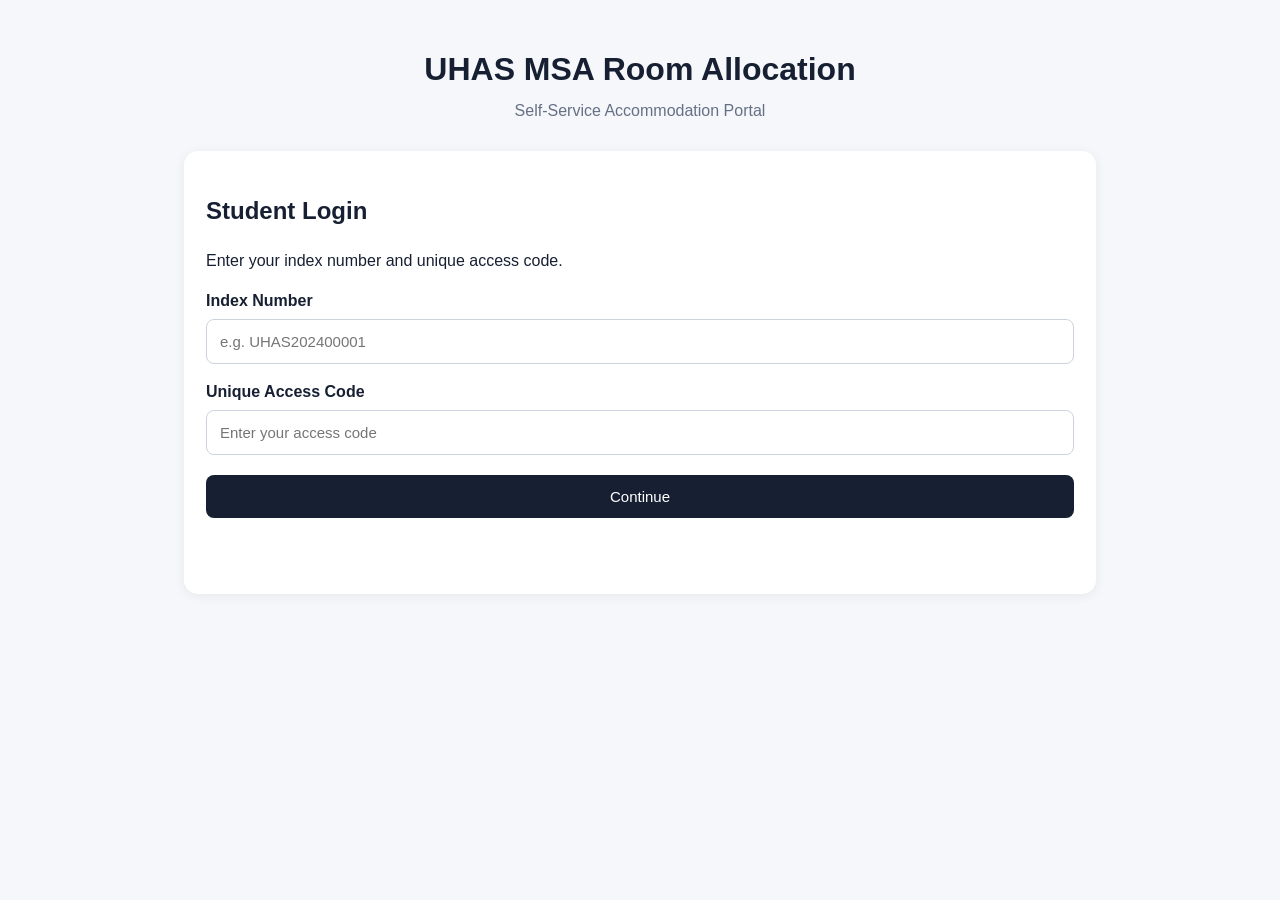
==== web/index.html @ 35197cbf "Finalize production room allocation rules and UI" ====
<!doctype html>
<html lang="en">
<head>
  <meta charset="utf-8">
  <meta name="viewport" content="width=device-width, initial-scale=1">

  <title>UHAS MSA Room Allocation</title>

  <link rel="stylesheet" href="styles.css">
</head>

<body>

<main>

  <header>
    <h1>UHAS MSA Room Allocation</h1>
    <p>Self-Service Accommodation Portal</p>
  </header>

  <!-- LOGIN -->
  <section id="login">
    <h2>Student Login</h2>

    <p>
      Enter your index number and unique access code.
    </p>

    <label for="index">
      Index Number
    </label>

    <input
      id="index"
      type="text"
      autocomplete="username"
      placeholder="e.g. UHAS202400001"
    >

    <label for="accessCode">
      Unique Access Code
    </label>

    <input
      id="accessCode"
      type="password"
      autocomplete="current-password"
      placeholder="Enter your access code"
    >

    <button id="loginButton">
      Continue
    </button>

    <p id="msg" role="alert"></p>
  </section>


  <!-- GENDER -->
  <section id="genderSelection" hidden>

    <h2>Select Gender</h2>

    <p>
      Please select your gender before continuing to room selection.
    </p>

    <div class="choices">

      <button
        class="choice-button gender-choice"
        data-gender="MALE"
      >
        <strong>Male</strong>
        <span>Male accommodation allocation</span>
      </button>

      <button
        class="choice-button gender-choice"
        data-gender="FEMALE"
      >
        <strong>Female</strong>
        <span>Female accommodation allocation</span>
      </button>

    </div>

    <p id="genderMessage" role="alert"></p>

  </section>


  <!-- BLOCK -->
  <section id="blockSelection" hidden>

    <h2>Select Hostel Block</h2>

    <p>
      Choose the block where you want to look for an available room.
    </p>

    <div class="choices">

      <button
        class="choice-button block-choice"
        data-block="Ahoe"
      >
        <strong>Ahoe</strong>
        <span>View available Ahoe rooms</span>
      </button>

      <button
        class="choice-button block-choice"
        data-block="Bankoe"
      >
        <strong>Bankoe</strong>
        <span>View available Bankoe rooms</span>
      </button>

      <button
        class="choice-button block-choice"
        data-block="Dome"
      >
        <strong>Dome</strong>
        <span>View available Dome rooms</span>
      </button>

      <button
        class="choice-button block-choice"
        data-block="Hliha"
      >
        <strong>Hliha</strong>
        <span>View available Hliha rooms</span>
      </button>

    </div>

    <p id="blockMessage" role="alert"></p>

  </section>


  <!-- ROOMS -->
  <section id="rooms" hidden>

    <div class="section-heading">

      <div>
        <h2>Available Rooms</h2>
        <p id="roomSubtitle"></p>
      </div>

      <button
        id="changeBlockButton"
        class="secondary-button"
      >
        Change Block
      </button>

    </div>

    <div id="grid" class="grid"></div>

  </section>


  <!-- ALLOCATION / HOLD -->
  <section
    id="allocation"
    hidden
  ></section>

</main>


<script
  type="module"
  src="app.js"
></script>

</body>
</html>
---- web/styles.css ----
* {
  box-sizing: border-box;
}

body {
  font-family: Arial, sans-serif;
  background: #f5f7fa;
  color: #172033;
  margin: 0;
  line-height: 1.5;
}

main {
  max-width: 960px;
  margin: auto;
  padding: 24px;
}

header {
  text-align: center;
  margin-bottom: 28px;
}

header h1 {
  margin-bottom: 6px;
}

header p {
  margin-top: 0;
  color: #667085;
}

section {
  background: #fff;
  border-radius: 14px;
  padding: 22px;
  margin: 18px 0;
  box-shadow: 0 2px 12px #0001;
}

label {
  display: block;
  margin-top: 16px;
  margin-bottom: 6px;
  font-weight: 600;
}

input {
  width: 100%;
  padding: 13px;
  border: 1px solid #ccd3df;
  border-radius: 8px;
  font-size: 15px;
}

input:focus {
  outline: 2px solid #d8e4ff;
  border-color: #607dff;
}

button {
  padding: 13px 16px;
  border: 0;
  border-radius: 8px;
  font-size: 15px;
  background: #172033;
  color: #fff;
  cursor: pointer;
}

button:hover:not(:disabled) {
  opacity: .9;
}

button:disabled {
  cursor: wait;
  opacity: .6;
}

#loginButton {
  width: 100%;
  margin-top: 20px;
}

.grid,
.choices {
  display: grid;
  grid-template-columns:
    repeat(auto-fit, minmax(220px, 1fr));
  gap: 14px;
}

.choice-button {
  min-height: 110px;
  display: flex;
  flex-direction: column;
  align-items: flex-start;
  justify-content: center;
  text-align: left;
  gap: 7px;
  background: #172033;
}

.choice-button strong {
  font-size: 18px;
}

.choice-button span {
  opacity: .8;
  font-size: 13px;
}

.room-card {
  background: #fff;
  border: 1px solid #e2e6ed;
  border-radius: 12px;
  padding: 18px;
}

.room-card-header {
  display: flex;
  justify-content: space-between;
  align-items: flex-start;
  gap: 10px;
}

.room-card h3 {
  margin: 0;
}

.room-location {
  color: #667085;
  font-size: 14px;
}

.gender-badge {
  padding: 5px 9px;
  border-radius: 20px;
  font-size: 11px;
  font-weight: 700;
  white-space: nowrap;
}

.gender-badge.neutral {
  background: #eef1f5;
  color: #475467;
}

.gender-badge.male,
.gender-badge.male-only {
  background: #e7f0ff;
  color: #175cd3;
}

.gender-badge.female {
  background: #fce7f3;
  color: #be185d;
}

.occupancy {
  display: flex;
  align-items: baseline;
  gap: 7px;
  margin-top: 18px;
}

.occupancy strong {
  font-size: 28px;
}

.occupancy-detail {
  color: #667085;
  font-size: 13px;
}

.select-room {
  width: 100%;
  margin-top: 10px;
}

.section-heading {
  display: flex;
  justify-content: space-between;
  align-items: center;
  gap: 15px;
}

.section-heading h2 {
  margin-bottom: 3px;
}

.section-heading p {
  margin-top: 0;
  color: #667085;
}

.secondary-button {
  background: #eef1f5;
  color: #172033;
}

.hold-box,
.success-box {
  text-align: center;
}

.hold-details,
.receipt {
  background: #f7f8fa;
  border-radius: 10px;
  padding: 14px;
  margin: 18px 0;
  text-align: left;
}

.hold-details p,
.receipt p {
  margin: 9px 0;
}

.countdown {
  font-size: 24px;
  font-weight: 700;
  margin: 20px 0;
}

.countdown.expired {
  color: #b42318;
}

.success-icon {
  font-size: 40px;
  font-weight: bold;
}

.important-note {
  font-weight: 600;
}

.empty-state {
  text-align: center;
  padding: 30px 10px;
}

.error {
  color: #b42318;
}

.success-message {
  color: #027a48;
}

#msg {
  min-height: 24px;
  margin-top: 14px;
}

@media (max-width: 600px) {

  main {
    padding: 12px;
  }

  section {
    padding: 16px;
  }

  .section-heading {
    align-items: flex-start;
    flex-direction: column;
  }

  .section-heading .secondary-button {
    width: 100%;
  }

  .room-card-header {
    flex-direction: column;
  }

}
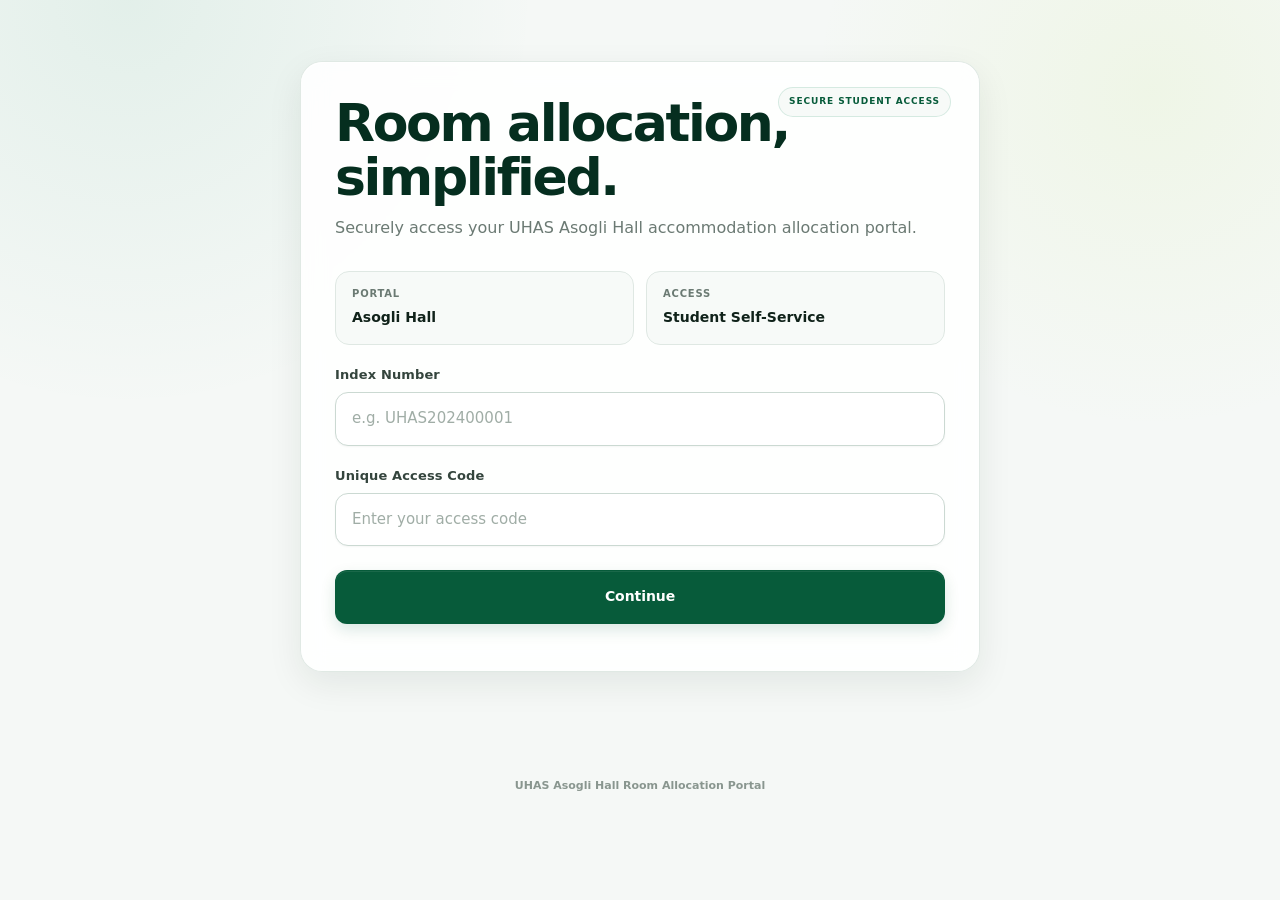
==== commit 331cb094: "Update index.html" ====
--- a/web/index.html
+++ b/web/index.html
@@ -2,181 +2,315 @@
 <html lang="en">
 <head>
   <meta charset="utf-8">
-  <meta name="viewport" content="width=device-width, initial-scale=1">
-
-  <title>UHAS MSA Room Allocation</title>
+
+  <meta
+    name="viewport"
+    content="width=device-width, initial-scale=1"
+  >
+
+  <meta
+    name="theme-color"
+    content="#075b3a"
+  >
+
+  <meta
+    name="description"
+    content="UHAS Asogli Hall student accommodation room allocation portal."
+  >
+
+  <title>UHAS Asogli Hall Room Allocation</title>
 
   <link rel="stylesheet" href="styles.css">
 </head>
 
 <body>
 
-<main>
-
-  <header>
-    <h1>UHAS MSA Room Allocation</h1>
-    <p>Self-Service Accommodation Portal</p>
-  </header>
-
-  <!-- LOGIN -->
-  <section id="login">
-    <h2>Student Login</h2>
-
-    <p>
-      Enter your index number and unique access code.
-    </p>
-
-    <label for="index">
-      Index Number
-    </label>
-
-    <input
-      id="index"
-      type="text"
-      autocomplete="username"
-      placeholder="e.g. UHAS202400001"
+  <!--
+    The application header and progress indicator
+    are created dynamically by app.js.
+  -->
+
+  <main>
+
+    <!-- =====================================================
+         STUDENT LOGIN
+         ===================================================== -->
+
+    <section id="login">
+
+      <header>
+        <h1>Room allocation, simplified.</h1>
+
+        <p>
+          Securely access your UHAS Asogli Hall accommodation
+          allocation portal.
+        </p>
+      </header>
+
+      <div class="info-strip">
+
+        <div class="info-item">
+          <small>Portal</small>
+          <strong>Asogli Hall</strong>
+        </div>
+
+        <div class="info-item">
+          <small>Access</small>
+          <strong>Student Self-Service</strong>
+        </div>
+
+      </div>
+
+      <label for="index">
+        Index Number
+      </label>
+
+      <input
+        id="index"
+        type="text"
+        inputmode="text"
+        autocomplete="username"
+        autocapitalize="characters"
+        spellcheck="false"
+        placeholder="e.g. UHAS202400001"
+        aria-describedby="msg"
+      >
+
+      <label for="accessCode">
+        Unique Access Code
+      </label>
+
+      <input
+        id="accessCode"
+        type="password"
+        autocomplete="current-password"
+        placeholder="Enter your access code"
+        aria-describedby="msg"
+      >
+
+      <button
+        id="loginButton"
+        type="button"
+      >
+        Continue
+      </button>
+
+      <p
+        id="msg"
+        role="alert"
+        aria-live="polite"
+      ></p>
+
+    </section>
+
+
+    <!-- =====================================================
+         GENDER SELECTION
+         ===================================================== -->
+
+    <section
+      id="genderSelection"
+      hidden
     >
 
-    <label for="accessCode">
-      Unique Access Code
-    </label>
-
-    <input
-      id="accessCode"
-      type="password"
-      autocomplete="current-password"
-      placeholder="Enter your access code"
+      <div class="section-heading">
+
+        <div>
+          <h2>Complete your profile</h2>
+
+          <p>
+            Select your gender to continue to room selection.
+          </p>
+        </div>
+
+      </div>
+
+      <div class="choices">
+
+        <button
+          type="button"
+          class="choice-button gender-choice"
+          data-gender="MALE"
+        >
+          <strong>Male</strong>
+
+          <span>
+            Select male accommodation
+          </span>
+        </button>
+
+        <button
+          type="button"
+          class="choice-button gender-choice"
+          data-gender="FEMALE"
+        >
+          <strong>Female</strong>
+
+          <span>
+            Select female accommodation
+          </span>
+        </button>
+
+      </div>
+
+      <p
+        id="genderMessage"
+        role="alert"
+        aria-live="polite"
+      ></p>
+
+    </section>
+
+
+    <!-- =====================================================
+         BLOCK SELECTION
+         ===================================================== -->
+
+    <section
+      id="blockSelection"
+      hidden
     >
 
-    <button id="loginButton">
-      Continue
-    </button>
-
-    <p id="msg" role="alert"></p>
-  </section>
-
-
-  <!-- GENDER -->
-  <section id="genderSelection" hidden>
-
-    <h2>Select Gender</h2>
-
-    <p>
-      Please select your gender before continuing to room selection.
-    </p>
-
-    <div class="choices">
-
-      <button
-        class="choice-button gender-choice"
-        data-gender="MALE"
-      >
-        <strong>Male</strong>
-        <span>Male accommodation allocation</span>
-      </button>
-
-      <button
-        class="choice-button gender-choice"
-        data-gender="FEMALE"
-      >
-        <strong>Female</strong>
-        <span>Female accommodation allocation</span>
-      </button>
-
-    </div>
-
-    <p id="genderMessage" role="alert"></p>
-
-  </section>
-
-
-  <!-- BLOCK -->
-  <section id="blockSelection" hidden>
-
-    <h2>Select Hostel Block</h2>
-
-    <p>
-      Choose the block where you want to look for an available room.
-    </p>
-
-    <div class="choices">
-
-      <button
-        class="choice-button block-choice"
-        data-block="Ahoe"
-      >
-        <strong>Ahoe</strong>
-        <span>View available Ahoe rooms</span>
-      </button>
-
-      <button
-        class="choice-button block-choice"
-        data-block="Bankoe"
-      >
-        <strong>Bankoe</strong>
-        <span>View available Bankoe rooms</span>
-      </button>
-
-      <button
-        class="choice-button block-choice"
-        data-block="Dome"
-      >
-        <strong>Dome</strong>
-        <span>View available Dome rooms</span>
-      </button>
-
-      <button
-        class="choice-button block-choice"
-        data-block="Hliha"
-      >
-        <strong>Hliha</strong>
-        <span>View available Hliha rooms</span>
-      </button>
-
-    </div>
-
-    <p id="blockMessage" role="alert"></p>
-
-  </section>
-
-
-  <!-- ROOMS -->
-  <section id="rooms" hidden>
-
-    <div class="section-heading">
-
-      <div>
-        <h2>Available Rooms</h2>
-        <p id="roomSubtitle"></p>
-      </div>
-
-      <button
-        id="changeBlockButton"
-        class="secondary-button"
-      >
-        Change Block
-      </button>
-
-    </div>
-
-    <div id="grid" class="grid"></div>
-
-  </section>
-
-
-  <!-- ALLOCATION / HOLD -->
-  <section
-    id="allocation"
-    hidden
-  ></section>
-
-</main>
-
-
-<script
-  type="module"
-  src="app.js"
-></script>
+      <div class="section-heading">
+
+        <div>
+          <h2>Choose your block</h2>
+
+          <p>
+            Select a hostel block to view its available rooms.
+          </p>
+        </div>
+
+      </div>
+
+      <div class="choices">
+
+        <button
+          type="button"
+          class="choice-button block-choice"
+          data-block="Ahoe"
+        >
+          <strong>Ahoe</strong>
+
+          <span>
+            View available Ahoe rooms
+          </span>
+        </button>
+
+        <button
+          type="button"
+          class="choice-button block-choice"
+          data-block="Bankoe"
+        >
+          <strong>Bankoe</strong>
+
+          <span>
+            View available Bankoe rooms
+          </span>
+        </button>
+
+        <button
+          type="button"
+          class="choice-button block-choice"
+          data-block="Dome"
+        >
+          <strong>Dome</strong>
+
+          <span>
+            View available Dome rooms
+          </span>
+        </button>
+
+        <button
+          type="button"
+          class="choice-button block-choice"
+          data-block="Hliha"
+        >
+          <strong>Hliha</strong>
+
+          <span>
+            View available Hliha rooms
+          </span>
+        </button>
+
+      </div>
+
+      <p
+        id="blockMessage"
+        role="alert"
+        aria-live="polite"
+      ></p>
+
+    </section>
+
+
+    <!-- =====================================================
+         ROOM SELECTION
+         ===================================================== -->
+
+    <section
+      id="rooms"
+      hidden
+    >
+
+      <div class="section-heading">
+
+        <div>
+          <h2>Choose your room</h2>
+
+          <p id="roomSubtitle">
+            Available rooms will appear here.
+          </p>
+        </div>
+
+        <button
+          id="changeBlockButton"
+          type="button"
+          class="secondary-button"
+        >
+          Change Block
+        </button>
+
+      </div>
+
+      <div
+        id="grid"
+        class="grid"
+        aria-live="polite"
+      ></div>
+
+    </section>
+
+
+    <!-- =====================================================
+         RESERVATION / ALLOCATION
+         ===================================================== -->
+
+    <section
+      id="allocation"
+      hidden
+    ></section>
+
+  </main>
+
+
+  <!-- =======================================================
+       FOOTER
+       ======================================================= -->
+
+  <footer>
+    UHAS Asogli Hall Room Allocation Portal
+  </footer>
+
+
+  <!-- =======================================================
+       APPLICATION
+       ======================================================= -->
+
+  <script
+    type="module"
+    src="app.js"
+  ></script>
 
 </body>
-</html>+</html>
--- a/web/styles.css
+++ b/web/styles.css
@@ -1,281 +1,1961 @@
+/* =========================================================
+   UHAS ASOGLI HALL ROOM ALLOCATION
+   Premium responsive frontend
+   ========================================================= */
+
+:root {
+  --uhas-green-950: #052e1f;
+  --uhas-green-900: #06452f;
+  --uhas-green-800: #075b3a;
+  --uhas-green-700: #08734a;
+  --uhas-green-600: #0b8a59;
+  --uhas-green-500: #16a36b;
+
+  --lime: #b8e05f;
+  --lime-soft: #edf8d7;
+
+  --ink: #10221a;
+  --ink-soft: #34453d;
+  --muted: #6b7a73;
+
+  --surface: #ffffff;
+  --surface-soft: #f7faf8;
+  --surface-alt: #f1f6f3;
+
+  --border: #dfe8e3;
+  --border-strong: #cbd9d2;
+
+  --danger: #b42318;
+  --danger-soft: #fff1f0;
+
+  --warning: #a15c00;
+  --warning-soft: #fff7e8;
+
+  --success: #087443;
+  --success-soft: #eaf8f0;
+
+  --blue: #175cd3;
+  --blue-soft: #eef4ff;
+
+  --pink: #be185d;
+  --pink-soft: #fff0f6;
+
+  --shadow-xs: 0 1px 2px rgba(16, 34, 26, 0.04);
+  --shadow-sm: 0 4px 16px rgba(16, 34, 26, 0.06);
+  --shadow-md: 0 12px 35px rgba(16, 34, 26, 0.08);
+  --shadow-lg: 0 24px 70px rgba(16, 34, 26, 0.12);
+
+  --radius-sm: 10px;
+  --radius-md: 16px;
+  --radius-lg: 22px;
+  --radius-xl: 28px;
+
+  --transition-fast: 160ms ease;
+  --transition: 220ms ease;
+  --transition-slow: 320ms ease;
+}
+
+
+/* =========================================================
+   RESET
+   ========================================================= */
+
 * {
   box-sizing: border-box;
 }
 
+html {
+  min-height: 100%;
+  scroll-behavior: smooth;
+}
+
 body {
-  font-family: Arial, sans-serif;
-  background: #f5f7fa;
-  color: #172033;
+  min-height: 100vh;
   margin: 0;
-  line-height: 1.5;
-}
+
+  font-family:
+    Inter,
+    ui-sans-serif,
+    system-ui,
+    -apple-system,
+    BlinkMacSystemFont,
+    "Segoe UI",
+    sans-serif;
+
+  background:
+    radial-gradient(
+      circle at 10% 0%,
+      rgba(11, 138, 89, 0.08),
+      transparent 28%
+    ),
+    radial-gradient(
+      circle at 90% 10%,
+      rgba(184, 224, 95, 0.10),
+      transparent 24%
+    ),
+    #f5f8f6;
+
+  color: var(--ink);
+  line-height: 1.55;
+  -webkit-font-smoothing: antialiased;
+  text-rendering: optimizeLegibility;
+}
+
+button,
+input {
+  font: inherit;
+}
+
+button {
+  -webkit-tap-highlight-color: transparent;
+}
+
+a {
+  color: inherit;
+}
+
+::selection {
+  background: rgba(11, 138, 89, 0.18);
+}
+
+
+/* =========================================================
+   GLOBAL LAYOUT
+   ========================================================= */
 
 main {
-  max-width: 960px;
-  margin: auto;
-  padding: 24px;
-}
-
-header {
-  text-align: center;
-  margin-bottom: 28px;
+  width: min(1180px, calc(100% - 40px));
+  margin: 0 auto;
+  padding: 36px 0 70px;
+}
+
+section {
+  margin: 22px 0;
+}
+
+.hidden {
+  display: none !important;
+}
+
+
+/* =========================================================
+   APPLICATION BRAND HEADER
+   ========================================================= */
+
+.app-brand-header {
+  width: min(1180px, calc(100% - 40px));
+  margin: 0 auto;
+  padding: 26px 0 10px;
+
+  display: flex;
+  align-items: center;
+  justify-content: space-between;
+  gap: 24px;
+}
+
+.app-brand-mark {
+  display: flex;
+  align-items: center;
+  gap: 14px;
+  min-width: 0;
+}
+
+.brand-monogram {
+  width: 48px;
+  height: 48px;
+  flex: 0 0 48px;
+
+  display: grid;
+  place-items: center;
+
+  border-radius: 15px;
+
+  background:
+    linear-gradient(
+      145deg,
+      var(--uhas-green-800),
+      var(--uhas-green-600)
+    );
+
+  color: #fff;
+  font-size: 14px;
+  font-weight: 850;
+  letter-spacing: -0.03em;
+
+  box-shadow:
+    0 8px 20px rgba(7, 91, 58, 0.20),
+    inset 0 1px 0 rgba(255, 255, 255, 0.18);
+}
+
+.brand-copy {
+  min-width: 0;
+}
+
+.brand-copy strong {
+  display: block;
+  color: var(--uhas-green-900);
+  font-size: 15px;
+  line-height: 1.1;
+  font-weight: 850;
+  letter-spacing: -0.01em;
+}
+
+.brand-copy span {
+  display: block;
+  margin-top: 4px;
+
+  color: var(--muted);
+  font-size: 12px;
+  line-height: 1.2;
+  font-weight: 600;
+}
+
+.brand-status {
+  display: flex;
+  align-items: center;
+  gap: 8px;
+
+  padding: 8px 12px;
+
+  border: 1px solid var(--border);
+  border-radius: 999px;
+
+  background: rgba(255, 255, 255, 0.72);
+
+  color: var(--muted);
+  font-size: 12px;
+  font-weight: 700;
+
+  box-shadow: var(--shadow-xs);
+}
+
+.status-dot {
+  width: 7px;
+  height: 7px;
+  border-radius: 50%;
+  background: var(--uhas-green-500);
+
+  box-shadow: 0 0 0 4px rgba(22, 163, 107, 0.10);
+}
+
+
+/* =========================================================
+   PROGRESS INDICATOR
+   ========================================================= */
+
+.allocation-progress {
+  width: min(1180px, calc(100% - 40px));
+  margin: 10px auto 0;
+
+  display: flex;
+  align-items: center;
+  justify-content: center;
+  gap: 0;
+
+  padding: 8px 0 22px;
+}
+
+.progress-step {
+  display: flex;
+  align-items: center;
+  gap: 8px;
+
+  color: #9aa8a1;
+
+  font-size: 11px;
+  font-weight: 750;
+  white-space: nowrap;
+}
+
+.progress-step::after {
+  content: "";
+  display: block;
+
+  width: 48px;
+  height: 1px;
+
+  margin: 0 12px;
+
+  background: var(--border);
+}
+
+.progress-step:last-child::after {
+  display: none;
+}
+
+.progress-step.active {
+  color: var(--uhas-green-800);
+}
+
+.progress-step.complete {
+  color: var(--success);
+}
+
+.progress-step span {
+  width: 25px;
+  height: 25px;
+
+  display: grid;
+  place-items: center;
+
+  border-radius: 50%;
+
+  border: 1px solid var(--border);
+
+  background: #fff;
+
+  font-size: 11px;
+  font-weight: 850;
+}
+
+.progress-step.active span {
+  border-color: var(--uhas-green-700);
+  background: var(--uhas-green-800);
+  color: #fff;
+  box-shadow: 0 4px 12px rgba(7, 91, 58, 0.18);
+}
+
+.progress-step.complete span {
+  border-color: rgba(8, 116, 67, 0.20);
+  background: var(--success-soft);
+  color: var(--success);
+}
+
+
+/* =========================================================
+   HEADERS / HERO
+   ========================================================= */
+
+header:not(.app-brand-header) {
+  margin-bottom: 30px;
 }
 
 header h1 {
-  margin-bottom: 6px;
+  margin: 0;
+  color: var(--uhas-green-950);
+
+  font-size: clamp(30px, 5vw, 54px);
+  line-height: 1.04;
+  letter-spacing: -0.045em;
+  font-weight: 850;
 }
 
 header p {
-  margin-top: 0;
-  color: #667085;
-}
+  max-width: 650px;
+  margin: 12px auto 0;
+
+  color: var(--muted);
+  font-size: 16px;
+}
+
+
+/* =========================================================
+   GENERIC CARDS
+   ========================================================= */
 
 section {
-  background: #fff;
-  border-radius: 14px;
-  padding: 22px;
-  margin: 18px 0;
-  box-shadow: 0 2px 12px #0001;
+  position: relative;
+
+  background: rgba(255, 255, 255, 0.90);
+
+  border: 1px solid rgba(223, 232, 227, 0.95);
+  border-radius: var(--radius-lg);
+
+  padding: clamp(22px, 4vw, 34px);
+
+  box-shadow: var(--shadow-md);
+
+  backdrop-filter: blur(12px);
+  -webkit-backdrop-filter: blur(12px);
+}
+
+section::before {
+  content: "";
+  position: absolute;
+
+  inset: 0;
+
+  border-radius: inherit;
+
+  pointer-events: none;
+
+  box-shadow:
+    inset 0 1px 0 rgba(255, 255, 255, 0.90);
+}
+
+
+/* =========================================================
+   LOGIN
+   ========================================================= */
+
+#login {
+  max-width: 680px;
+  margin: 25px auto;
+}
+
+#login header {
+  text-align: left;
+}
+
+#login header h1 {
+  font-size: clamp(32px, 6vw, 52px);
+}
+
+#login header p {
+  margin-left: 0;
+  margin-right: 0;
+}
+
+#login::after {
+  content: "SECURE STUDENT ACCESS";
+
+  display: inline-flex;
+  align-items: center;
+
+  position: absolute;
+  top: 25px;
+  right: 28px;
+
+  padding: 7px 10px;
+
+  border: 1px solid rgba(11, 138, 89, 0.14);
+  border-radius: 999px;
+
+  background: var(--surface-soft);
+
+  color: var(--uhas-green-800);
+
+  font-size: 9px;
+  font-weight: 850;
+  letter-spacing: 0.10em;
 }
 
 label {
   display: block;
-  margin-top: 16px;
-  margin-bottom: 6px;
-  font-weight: 600;
+
+  margin: 20px 0 7px;
+
+  color: var(--ink-soft);
+
+  font-size: 13px;
+  font-weight: 800;
+  letter-spacing: 0.01em;
 }
 
 input {
   width: 100%;
-  padding: 13px;
-  border: 1px solid #ccd3df;
-  border-radius: 8px;
+  min-height: 52px;
+
+  padding: 14px 16px;
+
+  border: 1px solid var(--border-strong);
+  border-radius: 13px;
+
+  outline: none;
+
+  background: #fff;
+
+  color: var(--ink);
+
   font-size: 15px;
+  font-weight: 600;
+
+  box-shadow: var(--shadow-xs);
+
+  transition:
+    border-color var(--transition),
+    box-shadow var(--transition),
+    background var(--transition),
+    transform var(--transition);
+}
+
+input::placeholder {
+  color: #a0ada6;
+  font-weight: 500;
+}
+
+input:hover {
+  border-color: #b8c9c0;
 }
 
 input:focus {
-  outline: 2px solid #d8e4ff;
-  border-color: #607dff;
-}
+  border-color: var(--uhas-green-600);
+
+  background: #fff;
+
+  box-shadow:
+    0 0 0 4px rgba(11, 138, 89, 0.10),
+    var(--shadow-sm);
+}
+
+#loginButton {
+  width: 100%;
+  min-height: 54px;
+
+  margin-top: 24px;
+}
+
+
+/* =========================================================
+   BUTTONS
+   ========================================================= */
 
 button {
-  padding: 13px 16px;
-  border: 0;
-  border-radius: 8px;
-  font-size: 15px;
-  background: #172033;
+  position: relative;
+
+  min-height: 46px;
+
+  padding: 12px 17px;
+
+  border: 1px solid transparent;
+  border-radius: 12px;
+
+  background: var(--uhas-green-800);
   color: #fff;
+
+  font-size: 14px;
+  font-weight: 800;
+  letter-spacing: -0.005em;
+
   cursor: pointer;
+
+  box-shadow:
+    0 6px 15px rgba(7, 91, 58, 0.14),
+    inset 0 1px 0 rgba(255, 255, 255, 0.08);
+
+  transition:
+    transform var(--transition-fast),
+    box-shadow var(--transition),
+    background var(--transition),
+    border-color var(--transition),
+    opacity var(--transition);
 }
 
 button:hover:not(:disabled) {
-  opacity: .9;
+  background: var(--uhas-green-700);
+
+  transform: translateY(-1px);
+
+  box-shadow:
+    0 10px 24px rgba(7, 91, 58, 0.17),
+    inset 0 1px 0 rgba(255, 255, 255, 0.10);
+}
+
+button:active:not(:disabled) {
+  transform: translateY(0);
+}
+
+button:focus-visible {
+  outline: 3px solid rgba(11, 138, 89, 0.22);
+  outline-offset: 2px;
 }
 
 button:disabled {
   cursor: wait;
-  opacity: .6;
-}
-
-#loginButton {
-  width: 100%;
-  margin-top: 20px;
-}
+  opacity: 0.58;
+  transform: none;
+}
+
+
+/* =========================================================
+   BUTTON LOADING STATE
+   ========================================================= */
+
+button.is-loading {
+  color: transparent !important;
+  pointer-events: none;
+}
+
+button.is-loading::after {
+  content: "";
+
+  position: absolute;
+  left: 50%;
+  top: 50%;
+
+  width: 18px;
+  height: 18px;
+
+  margin: -9px 0 0 -9px;
+
+  border: 2px solid rgba(255, 255, 255, 0.35);
+  border-top-color: #fff;
+
+  border-radius: 50%;
+
+  animation: button-spin 700ms linear infinite;
+}
+
+@keyframes button-spin {
+  to {
+    transform: rotate(360deg);
+  }
+}
+
+
+/* =========================================================
+   MESSAGES
+   ========================================================= */
+
+#msg,
+#genderMessage,
+#blockMessage {
+  min-height: 22px;
+
+  margin-top: 13px;
+
+  font-size: 13px;
+  font-weight: 650;
+}
+
+.error {
+  color: var(--danger);
+}
+
+.success-message {
+  color: var(--success);
+}
+
+#msg:empty,
+#genderMessage:empty,
+#blockMessage:empty {
+  min-height: 0;
+}
+
+
+/* =========================================================
+   CHOICE GRIDS
+   ========================================================= */
 
 .grid,
 .choices {
   display: grid;
+
   grid-template-columns:
     repeat(auto-fit, minmax(220px, 1fr));
-  gap: 14px;
-}
+
+  gap: 16px;
+}
+
+
+/* =========================================================
+   GENDER / BLOCK CHOICE BUTTONS
+   ========================================================= */
 
 .choice-button {
-  min-height: 110px;
+  min-height: 145px;
+
   display: flex;
   flex-direction: column;
   align-items: flex-start;
+  justify-content: flex-end;
+
+  padding: 23px;
+
+  text-align: left;
+
+  border: 1px solid var(--border);
+
+  border-radius: 18px;
+
+  background:
+    linear-gradient(
+      145deg,
+      #fff,
+      #f6faf8
+    );
+
+  color: var(--ink);
+
+  box-shadow: var(--shadow-sm);
+
+  overflow: hidden;
+}
+
+.choice-button::before {
+  content: "";
+
+  position: absolute;
+
+  width: 100px;
+  height: 100px;
+
+  right: -25px;
+  top: -25px;
+
+  border-radius: 50%;
+
+  background: rgba(11, 138, 89, 0.06);
+}
+
+.choice-button:hover:not(:disabled) {
+  border-color: rgba(11, 138, 89, 0.30);
+
+  background:
+    linear-gradient(
+      145deg,
+      #fff,
+      #f0f8f4
+    );
+
+  color: var(--ink);
+
+  transform: translateY(-3px);
+
+  box-shadow: var(--shadow-md);
+}
+
+.choice-button strong {
+  position: relative;
+  z-index: 1;
+
+  color: var(--uhas-green-900);
+
+  font-size: 19px;
+  font-weight: 850;
+}
+
+.choice-button span {
+  position: relative;
+  z-index: 1;
+
+  margin-top: 6px;
+
+  color: var(--muted);
+
+  font-size: 13px;
+  font-weight: 550;
+}
+
+
+/* =========================================================
+   SECTION HEADINGS
+   ========================================================= */
+
+.section-heading {
+  display: flex;
+
+  justify-content: space-between;
+  align-items: flex-end;
+
+  gap: 18px;
+
+  margin-bottom: 22px;
+}
+
+.section-heading h2 {
+  margin: 0 0 4px;
+
+  color: var(--uhas-green-950);
+
+  font-size: clamp(23px, 4vw, 31px);
+  line-height: 1.12;
+
+  letter-spacing: -0.035em;
+
+  font-weight: 850;
+}
+
+.section-heading p {
+  margin: 0;
+
+  color: var(--muted);
+
+  font-size: 13px;
+  font-weight: 550;
+}
+
+
+/* =========================================================
+   SECONDARY BUTTON
+   ========================================================= */
+
+.secondary-button {
+  background: var(--surface-alt);
+  color: var(--ink-soft);
+
+  border-color: var(--border);
+  box-shadow: none;
+}
+
+.secondary-button:hover:not(:disabled) {
+  background: #e8f0ec;
+  color: var(--uhas-green-900);
+
+  border-color: var(--border-strong);
+
+  box-shadow: var(--shadow-xs);
+}
+
+
+/* =========================================================
+   ROOM GRID
+   ========================================================= */
+
+#grid {
+  grid-template-columns:
+    repeat(auto-fill, minmax(260px, 1fr));
+
+  gap: 17px;
+}
+
+.room-card {
+  position: relative;
+
+  display: flex;
+  flex-direction: column;
+
+  min-height: 285px;
+
+  padding: 20px;
+
+  border: 1px solid var(--border);
+
+  border-radius: 19px;
+
+  background: #fff;
+
+  box-shadow: var(--shadow-sm);
+
+  overflow: hidden;
+
+  transition:
+    transform var(--transition),
+    border-color var(--transition),
+    box-shadow var(--transition);
+}
+
+.room-card:hover {
+  transform: translateY(-3px);
+
+  border-color: rgba(11, 138, 89, 0.24);
+
+  box-shadow: var(--shadow-md);
+}
+
+.room-card::after {
+  content: "";
+
+  position: absolute;
+
+  left: 0;
+  top: 0;
+
+  width: 100%;
+  height: 3px;
+
+  background:
+    linear-gradient(
+      90deg,
+      var(--uhas-green-800),
+      var(--uhas-green-500)
+    );
+
+  opacity: 0.0;
+
+  transition: opacity var(--transition);
+}
+
+.room-card:hover::after {
+  opacity: 1;
+}
+
+.room-card-header {
+  display: flex;
+
+  justify-content: space-between;
+  align-items: flex-start;
+
+  gap: 12px;
+}
+
+.room-card h3 {
+  margin: 0;
+
+  color: var(--uhas-green-950);
+
+  font-size: 20px;
+  line-height: 1.15;
+
+  letter-spacing: -0.025em;
+
+  font-weight: 850;
+}
+
+.room-location {
+  margin-top: 5px;
+
+  color: var(--muted);
+
+  font-size: 12px;
+  font-weight: 600;
+}
+
+
+/* =========================================================
+   ROOM GENDER BADGES
+   ========================================================= */
+
+.gender-badge {
+  display: inline-flex;
+  align-items: center;
   justify-content: center;
-  text-align: left;
-  gap: 7px;
-  background: #172033;
-}
-
-.choice-button strong {
-  font-size: 18px;
-}
-
-.choice-button span {
-  opacity: .8;
-  font-size: 13px;
-}
-
-.room-card {
-  background: #fff;
-  border: 1px solid #e2e6ed;
-  border-radius: 12px;
-  padding: 18px;
-}
-
-.room-card-header {
+
+  padding: 6px 9px;
+
+  border-radius: 999px;
+
+  font-size: 10px;
+  line-height: 1;
+
+  font-weight: 850;
+
+  letter-spacing: 0.03em;
+
+  white-space: nowrap;
+}
+
+.gender-badge.neutral {
+  background: #f0f3f1;
+  color: #58675f;
+}
+
+.gender-badge.male,
+.gender-badge.male-only {
+  background: var(--blue-soft);
+  color: var(--blue);
+}
+
+.gender-badge.female {
+  background: var(--pink-soft);
+  color: var(--pink);
+}
+
+
+/* =========================================================
+   MODERN ROOM CARD ELEMENTS
+   ========================================================= */
+
+.modern-room-card {
+  min-height: 315px;
+}
+
+.room-card-top {
   display: flex;
   justify-content: space-between;
   align-items: flex-start;
+
   gap: 10px;
 }
 
-.room-card h3 {
-  margin: 0;
-}
-
-.room-location {
-  color: #667085;
-  font-size: 14px;
-}
-
-.gender-badge {
-  padding: 5px 9px;
-  border-radius: 20px;
-  font-size: 11px;
-  font-weight: 700;
-  white-space: nowrap;
-}
-
-.gender-badge.neutral {
-  background: #eef1f5;
-  color: #475467;
-}
-
-.gender-badge.male,
-.gender-badge.male-only {
-  background: #e7f0ff;
-  color: #175cd3;
-}
-
-.gender-badge.female {
-  background: #fce7f3;
-  color: #be185d;
-}
+.room-block-label {
+  display: inline-flex;
+  align-items: center;
+
+  margin-bottom: 7px;
+
+  color: var(--uhas-green-700);
+
+  font-size: 10px;
+  font-weight: 850;
+  letter-spacing: 0.08em;
+  text-transform: uppercase;
+}
+
+.room-visual {
+  margin: 20px 0 17px;
+
+  padding: 14px;
+
+  border: 1px solid #e6ede9;
+
+  border-radius: 15px;
+
+  background: var(--surface-soft);
+}
+
+.bed-indicators {
+  display: grid;
+
+  grid-template-columns:
+    repeat(4, 1fr);
+
+  gap: 8px;
+}
+
+.bed-indicator {
+  height: 9px;
+
+  border-radius: 999px;
+
+  background: #dfe7e3;
+
+  transition:
+    background var(--transition),
+    transform var(--transition);
+}
+
+.bed-indicator.occupied {
+  background: var(--uhas-green-700);
+}
+
+.bed-indicator.available {
+  background: #dbe8e1;
+}
+
+.bed-indicator:hover {
+  transform: scaleY(1.3);
+}
+
+.occupancy-percent {
+  margin-top: 10px;
+
+  color: var(--uhas-green-900);
+
+  font-size: 12px;
+  font-weight: 800;
+}
+
+.room-capacity {
+  display: flex;
+  justify-content: space-between;
+  align-items: baseline;
+
+  gap: 10px;
+
+  margin-top: auto;
+
+  color: var(--muted);
+
+  font-size: 12px;
+  font-weight: 600;
+}
+
+.room-capacity strong {
+  color: var(--ink);
+
+  font-size: 13px;
+  font-weight: 800;
+}
+
+.occupancy-bar {
+  height: 6px;
+
+  margin-top: 9px;
+
+  border-radius: 999px;
+
+  background: #e9efec;
+
+  overflow: hidden;
+}
+
+.occupancy-bar > span {
+  display: block;
+
+  height: 100%;
+
+  border-radius: inherit;
+
+  background:
+    linear-gradient(
+      90deg,
+      var(--uhas-green-600),
+      var(--uhas-green-400, #36b37e)
+    );
+
+  transition: width 400ms ease;
+}
+
+.modern-select-room {
+  width: 100%;
+
+  min-height: 46px;
+
+  margin-top: 15px;
+}
+
+
+/* =========================================================
+   OCCUPANCY
+   ========================================================= */
 
 .occupancy {
   display: flex;
   align-items: baseline;
-  gap: 7px;
+
+  gap: 8px;
+
   margin-top: 18px;
 }
 
 .occupancy strong {
-  font-size: 28px;
+  color: var(--uhas-green-950);
+
+  font-size: 32px;
+  line-height: 1;
+
+  font-weight: 850;
+
+  letter-spacing: -0.04em;
 }
 
 .occupancy-detail {
-  color: #667085;
-  font-size: 13px;
-}
-
-.select-room {
-  width: 100%;
-  margin-top: 10px;
-}
-
-.section-heading {
-  display: flex;
-  justify-content: space-between;
-  align-items: center;
-  gap: 15px;
-}
-
-.section-heading h2 {
-  margin-bottom: 3px;
-}
-
-.section-heading p {
-  margin-top: 0;
-  color: #667085;
-}
-
-.secondary-button {
-  background: #eef1f5;
-  color: #172033;
-}
+  color: var(--muted);
+
+  font-size: 12px;
+  font-weight: 600;
+}
+
+
+/* =========================================================
+   RESERVATION / HOLD SCREEN
+   ========================================================= */
 
 .hold-box,
 .success-box {
+  max-width: 680px;
+
+  margin-left: auto;
+  margin-right: auto;
+
   text-align: center;
+}
+
+.hold-box {
+  padding-top: 34px;
+  padding-bottom: 34px;
+}
+
+.hold-box h2,
+.success-box h2 {
+  margin: 10px 0 6px;
+
+  color: var(--uhas-green-950);
+
+  font-size: clamp(27px, 5vw, 39px);
+
+  line-height: 1.08;
+
+  letter-spacing: -0.04em;
+
+  font-weight: 850;
+}
+
+.hold-box > p,
+.success-box > p {
+  margin: 0 auto;
+
+  color: var(--muted);
+
+  font-size: 14px;
 }
 
 .hold-details,
 .receipt {
-  background: #f7f8fa;
-  border-radius: 10px;
-  padding: 14px;
-  margin: 18px 0;
+  margin: 24px 0;
+
+  padding: 18px 20px;
+
+  border: 1px solid var(--border);
+
+  border-radius: 17px;
+
+  background:
+    linear-gradient(
+      145deg,
+      #f8fbf9,
+      #f2f7f4
+    );
+
   text-align: left;
+
+  box-shadow: var(--shadow-xs);
 }
 
 .hold-details p,
 .receipt p {
-  margin: 9px 0;
-}
+  display: flex;
+
+  justify-content: space-between;
+
+  gap: 18px;
+
+  margin: 0;
+
+  padding: 11px 0;
+
+  border-bottom: 1px solid rgba(223, 232, 227, 0.8);
+
+  color: var(--muted);
+
+  font-size: 13px;
+}
+
+.hold-details p:last-child,
+.receipt p:last-child {
+  border-bottom: 0;
+}
+
+.hold-details p strong,
+.receipt p strong {
+  color: var(--ink);
+
+  font-weight: 800;
+
+  text-align: right;
+}
+
+
+/* =========================================================
+   COUNTDOWN
+   ========================================================= */
 
 .countdown {
+  display: inline-flex;
+  align-items: center;
+  justify-content: center;
+
+  min-width: 190px;
+
+  margin: 20px auto;
+
+  padding: 17px 23px;
+
+  border: 1px solid rgba(11, 138, 89, 0.18);
+
+  border-radius: 17px;
+
+  background:
+    linear-gradient(
+      145deg,
+      #f1faf5,
+      #e8f6ef
+    );
+
+  color: var(--uhas-green-900);
+
+  font-size: 32px;
+  line-height: 1;
+
+  font-weight: 900;
+
+  letter-spacing: -0.035em;
+
+  font-variant-numeric: tabular-nums;
+
+  box-shadow:
+    inset 0 1px 0 rgba(255, 255, 255, 0.9),
+    var(--shadow-sm);
+}
+
+.countdown.expired {
+  border-color: rgba(180, 35, 24, 0.16);
+
+  background: var(--danger-soft);
+
+  color: var(--danger);
+
+  animation: countdown-pulse 1.4s ease-in-out infinite;
+}
+
+@keyframes countdown-pulse {
+  50% {
+    opacity: 0.60;
+  }
+}
+
+
+/* =========================================================
+   HOLD ACTIONS
+   ========================================================= */
+
+.hold-box button,
+.success-box button {
+  margin: 5px;
+}
+
+.hold-box .secondary-button,
+.success-box .secondary-button {
+  min-width: 130px;
+}
+
+
+/* =========================================================
+   SUCCESS / RECEIPT
+   ========================================================= */
+
+.success-icon {
+  width: 66px;
+  height: 66px;
+
+  display: grid;
+  place-items: center;
+
+  margin: 0 auto 14px;
+
+  border-radius: 50%;
+
+  background: var(--success-soft);
+
+  color: var(--success);
+
+  font-size: 30px;
+  font-weight: 900;
+
+  box-shadow:
+    0 0 0 8px rgba(8, 116, 67, 0.06);
+}
+
+.success-box .receipt {
+  max-width: 560px;
+  margin-left: auto;
+  margin-right: auto;
+}
+
+.success-box .receipt p:first-child {
+  border-top: 0;
+}
+
+.important-note {
+  margin: 22px auto;
+
+  padding: 13px 15px;
+
+  border: 1px solid rgba(161, 92, 0, 0.15);
+
+  border-radius: 13px;
+
+  background: var(--warning-soft);
+
+  color: var(--warning);
+
+  font-size: 12px;
+  font-weight: 750;
+}
+
+
+/* =========================================================
+   EXISTING ALLOCATION
+   ========================================================= */
+
+.allocation-ticket,
+.allocation-card {
+  max-width: 680px;
+
+  margin: 0 auto;
+
+  border: 1px solid var(--border);
+
+  border-radius: 22px;
+
+  background: #fff;
+
+  box-shadow: var(--shadow-lg);
+
+  overflow: hidden;
+}
+
+.allocation-ticket-header,
+.allocation-card-header {
+  padding: 24px;
+
+  background:
+    linear-gradient(
+      145deg,
+      var(--uhas-green-900),
+      var(--uhas-green-800)
+    );
+
+  color: #fff;
+}
+
+.allocation-ticket-header h2,
+.allocation-card-header h2 {
+  margin: 0;
+
+  font-size: 25px;
+  font-weight: 850;
+}
+
+.allocation-ticket-header p,
+.allocation-card-header p {
+  margin: 6px 0 0;
+
+  color: rgba(255, 255, 255, 0.72);
+
+  font-size: 13px;
+}
+
+.allocation-ticket-body,
+.allocation-card-body {
+  padding: 22px;
+}
+
+
+/* =========================================================
+   EMPTY STATES
+   ========================================================= */
+
+.empty-state {
+  padding: 50px 20px;
+
+  border: 1px dashed var(--border-strong);
+  border-radius: 18px;
+
+  background: rgba(255, 255, 255, 0.65);
+
+  text-align: center;
+}
+
+.empty-state::before {
+  content: "—";
+
+  display: block;
+
+  margin-bottom: 8px;
+
+  color: var(--uhas-green-700);
+
   font-size: 24px;
+  font-weight: 900;
+}
+
+.empty-state p {
+  margin: 0;
+
+  color: var(--muted);
+
+  font-size: 14px;
+}
+
+
+/* =========================================================
+   SMALL INFORMATION CARDS
+   ========================================================= */
+
+.info-strip {
+  display: grid;
+
+  grid-template-columns:
+    repeat(auto-fit, minmax(180px, 1fr));
+
+  gap: 12px;
+
+  margin: 20px 0;
+}
+
+.info-item {
+  padding: 14px 16px;
+
+  border: 1px solid var(--border);
+
+  border-radius: 14px;
+
+  background: var(--surface-soft);
+}
+
+.info-item small {
+  display: block;
+
+  margin-bottom: 4px;
+
+  color: var(--muted);
+
+  font-size: 10px;
+  font-weight: 850;
+
+  letter-spacing: 0.08em;
+
+  text-transform: uppercase;
+}
+
+.info-item strong {
+  color: var(--ink);
+
+  font-size: 14px;
+  font-weight: 800;
+}
+
+
+/* =========================================================
+   ROOM STATUS HELPERS
+   ========================================================= */
+
+.room-card.unavailable {
+  opacity: 0.68;
+}
+
+.room-card.full {
+  background: #fafcfb;
+}
+
+.room-card.full .occupancy-bar > span {
+  background: #68766f;
+}
+
+.room-card.full .modern-select-room {
+  background: #e8edeb;
+  color: #718078;
+  box-shadow: none;
+}
+
+.room-card.full:hover {
+  transform: none;
+  box-shadow: var(--shadow-sm);
+}
+
+
+/* =========================================================
+   FOOTER
+   ========================================================= */
+
+footer {
+  width: min(1180px, calc(100% - 40px));
+
+  margin: 0 auto;
+  padding: 10px 0 38px;
+
+  color: #89968f;
+
+  text-align: center;
+
+  font-size: 11px;
+  font-weight: 600;
+}
+
+
+/* =========================================================
+   TOAST / NOTIFICATION SUPPORT
+   ========================================================= */
+
+.toast {
+  position: fixed;
+
+  right: 22px;
+  bottom: 22px;
+
+  z-index: 1000;
+
+  max-width: min(380px, calc(100vw - 44px));
+
+  padding: 14px 17px;
+
+  border: 1px solid var(--border);
+
+  border-radius: 14px;
+
+  background: rgba(255, 255, 255, 0.95);
+
+  color: var(--ink);
+
+  box-shadow: var(--shadow-lg);
+
+  font-size: 13px;
   font-weight: 700;
-  margin: 20px 0;
-}
-
-.countdown.expired {
-  color: #b42318;
-}
-
-.success-icon {
-  font-size: 40px;
-  font-weight: bold;
-}
-
-.important-note {
-  font-weight: 600;
-}
-
-.empty-state {
-  text-align: center;
-  padding: 30px 10px;
-}
-
-.error {
-  color: #b42318;
-}
-
-.success-message {
-  color: #027a48;
-}
-
-#msg {
-  min-height: 24px;
-  margin-top: 14px;
-}
+
+  backdrop-filter: blur(12px);
+  -webkit-backdrop-filter: blur(12px);
+
+  animation: toast-in 220ms ease;
+}
+
+.toast.error {
+  border-color: rgba(180, 35, 24, 0.18);
+}
+
+.toast.success {
+  border-color: rgba(8, 116, 67, 0.18);
+}
+
+@keyframes toast-in {
+  from {
+    opacity: 0;
+    transform: translateY(10px);
+  }
+
+  to {
+    opacity: 1;
+    transform: translateY(0);
+  }
+}
+
+
+/* =========================================================
+   SKELETON LOADING SUPPORT
+   ========================================================= */
+
+.skeleton {
+  position: relative;
+
+  overflow: hidden;
+
+  background: #e9efec;
+
+  border-radius: 8px;
+}
+
+.skeleton::after {
+  content: "";
+
+  position: absolute;
+
+  inset: 0;
+
+  transform: translateX(-100%);
+
+  background:
+    linear-gradient(
+      90deg,
+      transparent,
+      rgba(255, 255, 255, 0.60),
+      transparent
+    );
+
+  animation: skeleton-shimmer 1.2s infinite;
+}
+
+@keyframes skeleton-shimmer {
+  100% {
+    transform: translateX(100%);
+  }
+}
+
+
+/* =========================================================
+   PRINT
+   ========================================================= */
+
+@media print {
+  body {
+    background: #fff;
+  }
+
+  .app-brand-header,
+  .allocation-progress,
+  footer,
+  button,
+  .secondary-button {
+    display: none !important;
+  }
+
+  main {
+    width: 100%;
+    max-width: none;
+    padding: 0;
+  }
+
+  section {
+    border: 0;
+    box-shadow: none;
+    padding: 0;
+  }
+
+  .receipt,
+  .allocation-ticket,
+  .allocation-card {
+    border: 1px solid #ccc;
+    box-shadow: none;
+  }
+}
+
+
+/* =========================================================
+   TABLET
+   ========================================================= */
+
+@media (max-width: 800px) {
+  main {
+    width: min(100% - 28px, 720px);
+
+    padding-top: 26px;
+  }
+
+  .app-brand-header,
+  .allocation-progress {
+    width: min(100% - 28px, 720px);
+  }
+
+  .app-brand-header {
+    padding-top: 18px;
+  }
+
+  .brand-status {
+    display: none;
+  }
+
+  .progress-step::after {
+    width: 25px;
+    margin-left: 8px;
+    margin-right: 8px;
+  }
+
+  section {
+    border-radius: 19px;
+  }
+
+  #grid {
+    grid-template-columns:
+      repeat(auto-fill, minmax(230px, 1fr));
+  }
+}
+
+
+/* =========================================================
+   MOBILE
+   ========================================================= */
 
 @media (max-width: 600px) {
+  body {
+    background:
+      radial-gradient(
+        circle at 50% 0%,
+        rgba(11, 138, 89, 0.08),
+        transparent 32%
+      ),
+      #f5f8f6;
+  }
 
   main {
-    padding: 12px;
+    width: calc(100% - 20px);
+
+    padding: 18px 0 45px;
+  }
+
+  .app-brand-header {
+    width: calc(100% - 20px);
+
+    padding-top: 13px;
+    padding-bottom: 5px;
+  }
+
+  .brand-monogram {
+    width: 42px;
+    height: 42px;
+    flex-basis: 42px;
+
+    border-radius: 13px;
+
+    font-size: 12px;
+  }
+
+  .brand-copy strong {
+    font-size: 14px;
+  }
+
+  .brand-copy span {
+    font-size: 11px;
+  }
+
+  .allocation-progress {
+    width: calc(100% - 20px);
+
+    justify-content: flex-start;
+
+    overflow-x: auto;
+
+    padding: 8px 0 15px;
+
+    scrollbar-width: none;
+  }
+
+  .allocation-progress::-webkit-scrollbar {
+    display: none;
+  }
+
+  .progress-step {
+    font-size: 10px;
+  }
+
+  .progress-step::after {
+    width: 20px;
+
+    margin-left: 7px;
+    margin-right: 7px;
+  }
+
+  .progress-step span {
+    width: 23px;
+    height: 23px;
   }
 
   section {
-    padding: 16px;
+    margin: 12px 0;
+
+    padding: 19px 16px;
+
+    border-radius: 17px;
+
+    box-shadow: var(--shadow-sm);
+  }
+
+  header h1 {
+    font-size: 35px;
+  }
+
+  header p {
+    font-size: 14px;
+  }
+
+  #login::after {
+    position: static;
+
+    margin-top: 20px;
+  }
+
+  label {
+    margin-top: 16px;
+  }
+
+  input {
+    min-height: 50px;
+  }
+
+  button {
+    min-height: 48px;
+  }
+
+  .grid,
+  .choices {
+    grid-template-columns: 1fr;
+  }
+
+  .choice-button {
+    min-height: 120px;
   }
 
   .section-heading {
     align-items: flex-start;
     flex-direction: column;
+
+    gap: 13px;
   }
 
   .section-heading .secondary-button {
     width: 100%;
   }
 
-  .room-card-header {
+  #grid {
+    grid-template-columns: 1fr;
+
+    gap: 13px;
+  }
+
+  .room-card {
+    min-height: 0;
+
+    padding: 17px;
+
+    border-radius: 17px;
+  }
+
+  .room-card h3 {
+    font-size: 18px;
+  }
+
+  .modern-room-card {
+    min-height: 0;
+  }
+
+  .hold-details p,
+  .receipt p {
+    align-items: flex-start;
     flex-direction: column;
-  }
-
-}+
+    gap: 3px;
+  }
+
+  .hold-details p strong,
+  .receipt p strong {
+    text-align: left;
+  }
+
+  .countdown {
+    min-width: 165px;
+
+    font-size: 28px;
+  }
+
+  .hold-box button,
+  .success-box button {
+    width: 100%;
+
+    margin: 4px 0;
+  }
+
+  footer {
+    width: calc(100% - 20px);
+
+    padding-bottom: 25px;
+  }
+}
+
+
+/* =========================================================
+   VERY SMALL PHONES
+   ========================================================= */
+
+@media (max-width: 380px) {
+  .brand-copy strong {
+    font-size: 13px;
+  }
+
+  .brand-copy span {
+    font-size: 10px;
+  }
+
+  section {
+    padding: 16px 13px;
+  }
+
+  header h1 {
+    font-size: 31px;
+  }
+
+  .countdown {
+    min-width: 150px;
+
+    padding: 15px 18px;
+
+    font-size: 25px;
+  }
+}
+
+
+/* =========================================================
+   ACCESSIBILITY
+   ========================================================= */
+
+@media (prefers-reduced-motion: reduce) {
+  *,
+  *::before,
+  *::after {
+    scroll-behavior: auto !important;
+
+    animation-duration: 0.01ms !important;
+    animation-iteration-count: 1 !important;
+
+    transition-duration: 0.01ms !important;
+  }
+}
+
+
+/* =========================================================
+   DARKER SYSTEM CONTRAST SUPPORT
+   ========================================================= */
+
+@media (prefers-contrast: more) {
+  button,
+  input,
+  section,
+  .room-card,
+  .choice-button {
+    border-width: 2px;
+  }
+
+  .muted,
+  .room-location,
+  .occupancy-detail {
+    color: #46564e;
+  }
+}
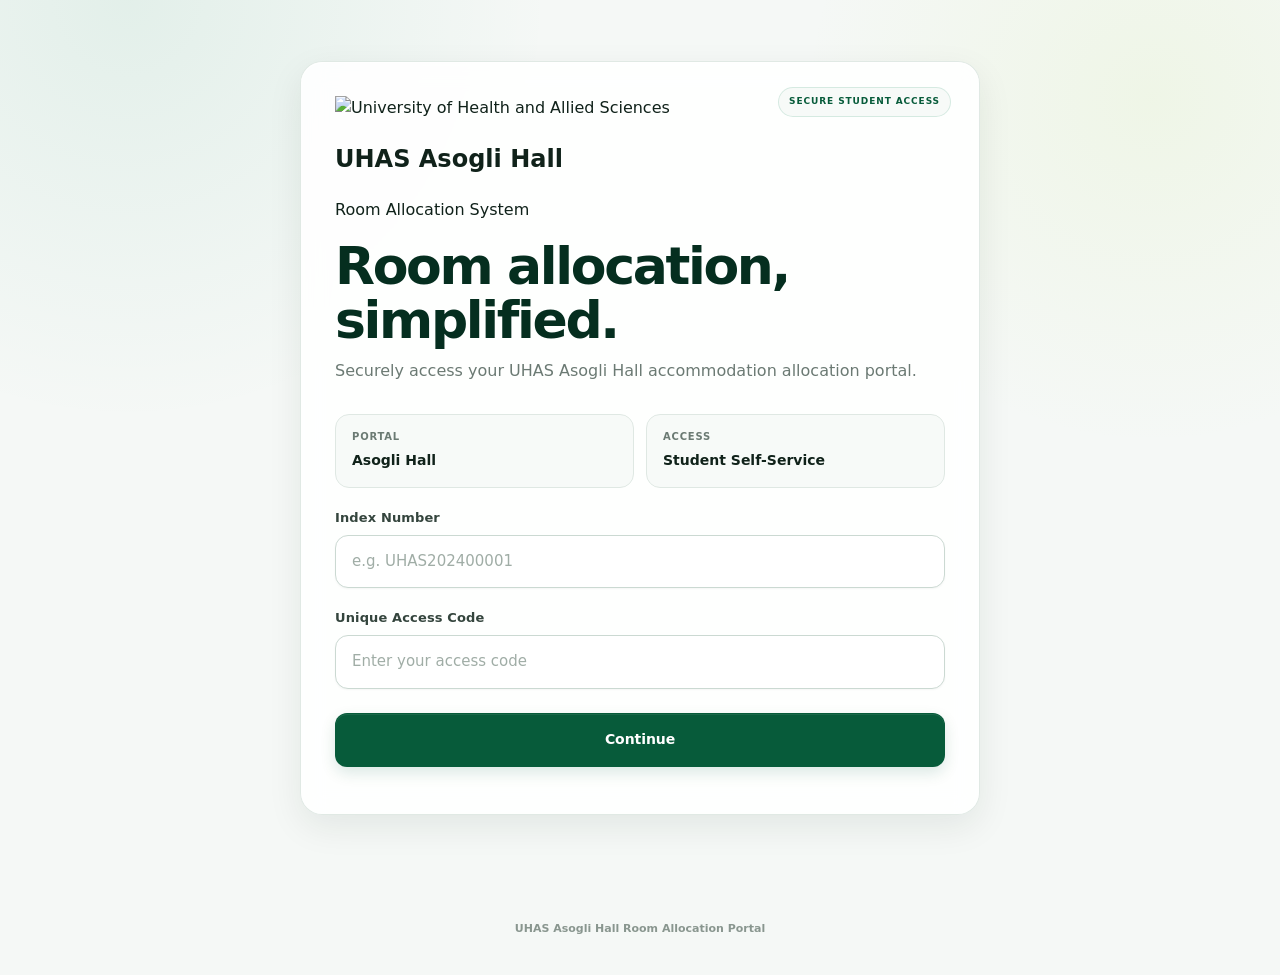
==== commit 29349231: "Update index.html" ====
--- a/web/index.html
+++ b/web/index.html
@@ -1,5 +1,6 @@
 <!doctype html>
 <html lang="en">
+
 <head>
   <meta charset="utf-8">
 
@@ -37,6 +38,18 @@
          ===================================================== -->
 
     <section id="login">
+
+      <!-- UHAS BRANDING -->
+      <div class="uhas-brand">
+        <img
+          src="./assets/uhas-logo.png"
+          alt="University of Health and Allied Sciences"
+          class="uhas-logo"
+        />
+
+        <h2>UHAS Asogli Hall</h2>
+        <p>Room Allocation System</p>
+      </div>
 
       <header>
         <h1>Room allocation, simplified.</h1>
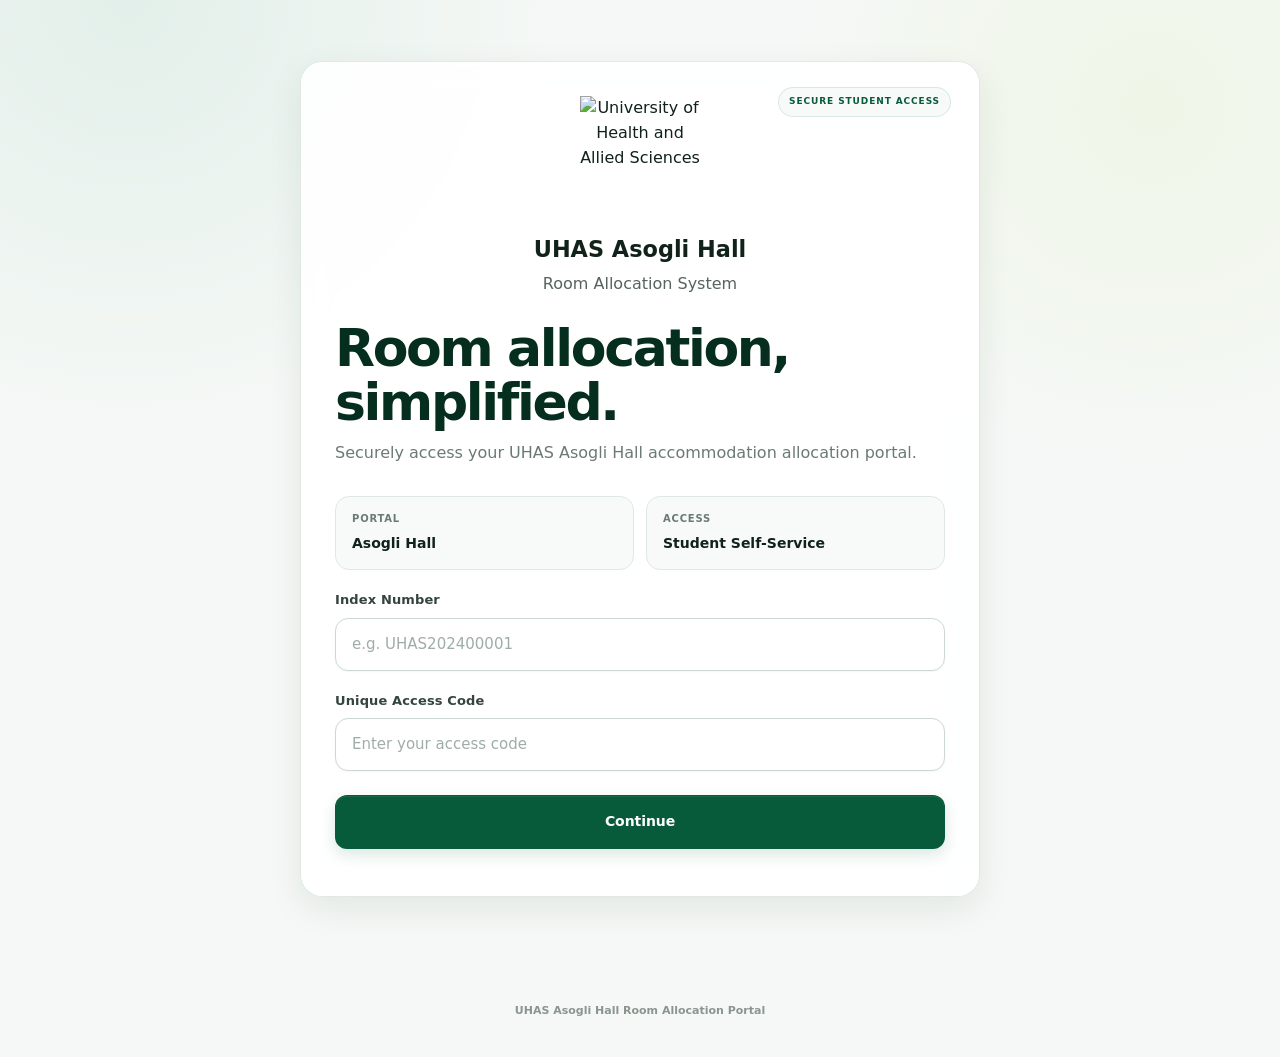
==== commit 4d270795: "Change logo image format from PNG to JPG" ====
--- a/web/index.html
+++ b/web/index.html
@@ -42,7 +42,7 @@
       <!-- UHAS BRANDING -->
       <div class="uhas-brand">
         <img
-          src="./assets/uhas-logo.png"
+          src="./assets/uhas-logo.jpg"
           alt="University of Health and Allied Sciences"
           class="uhas-logo"
         />
--- a/web/styles.css
+++ b/web/styles.css
@@ -141,7 +141,28 @@
 /* =========================================================
    APPLICATION BRAND HEADER
    ========================================================= */
-
+.uhas-brand {
+  text-align: center;
+  margin-bottom: 1.5rem;
+}
+
+.uhas-logo {
+  width: 120px;
+  height: 120px;
+  object-fit: contain;
+  display: block;
+  margin: 0 auto 1rem;
+}
+
+.uhas-brand h2 {
+  margin: 0;
+  font-size: 1.4rem;
+}
+
+.uhas-brand p {
+  margin: 0.35rem 0 0;
+  opacity: 0.7;
+}
 .app-brand-header {
   width: min(1180px, calc(100% - 40px));
   margin: 0 auto;
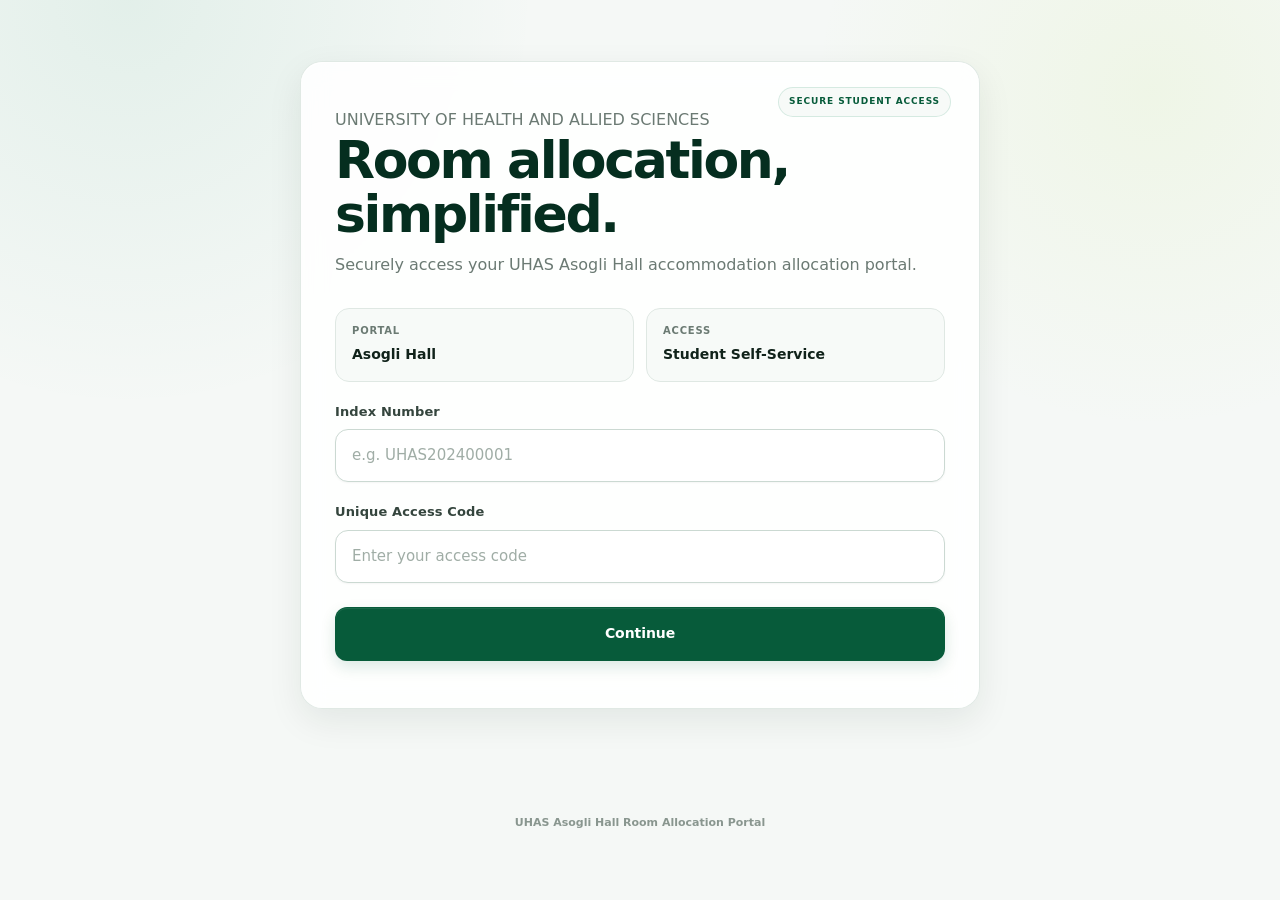
==== commit 0e9be82d: "Update index.html" ====
--- a/web/index.html
+++ b/web/index.html
@@ -1,6 +1,5 @@
 <!doctype html>
 <html lang="en">
-
 <head>
   <meta charset="utf-8">
 
@@ -39,19 +38,9 @@
 
     <section id="login">
 
-      <!-- UHAS BRANDING -->
-      <div class="uhas-brand">
-        <img
-          src="./assets/uhas-logo.jpg"
-          alt="University of Health and Allied Sciences"
-          class="uhas-logo"
-        />
-
-        <h2>UHAS Asogli Hall</h2>
-        <p>Room Allocation System</p>
-      </div>
-
       <header>
+        <p class="eyebrow">UNIVERSITY OF HEALTH AND ALLIED SCIENCES</p>
+
         <h1>Room allocation, simplified.</h1>
 
         <p>
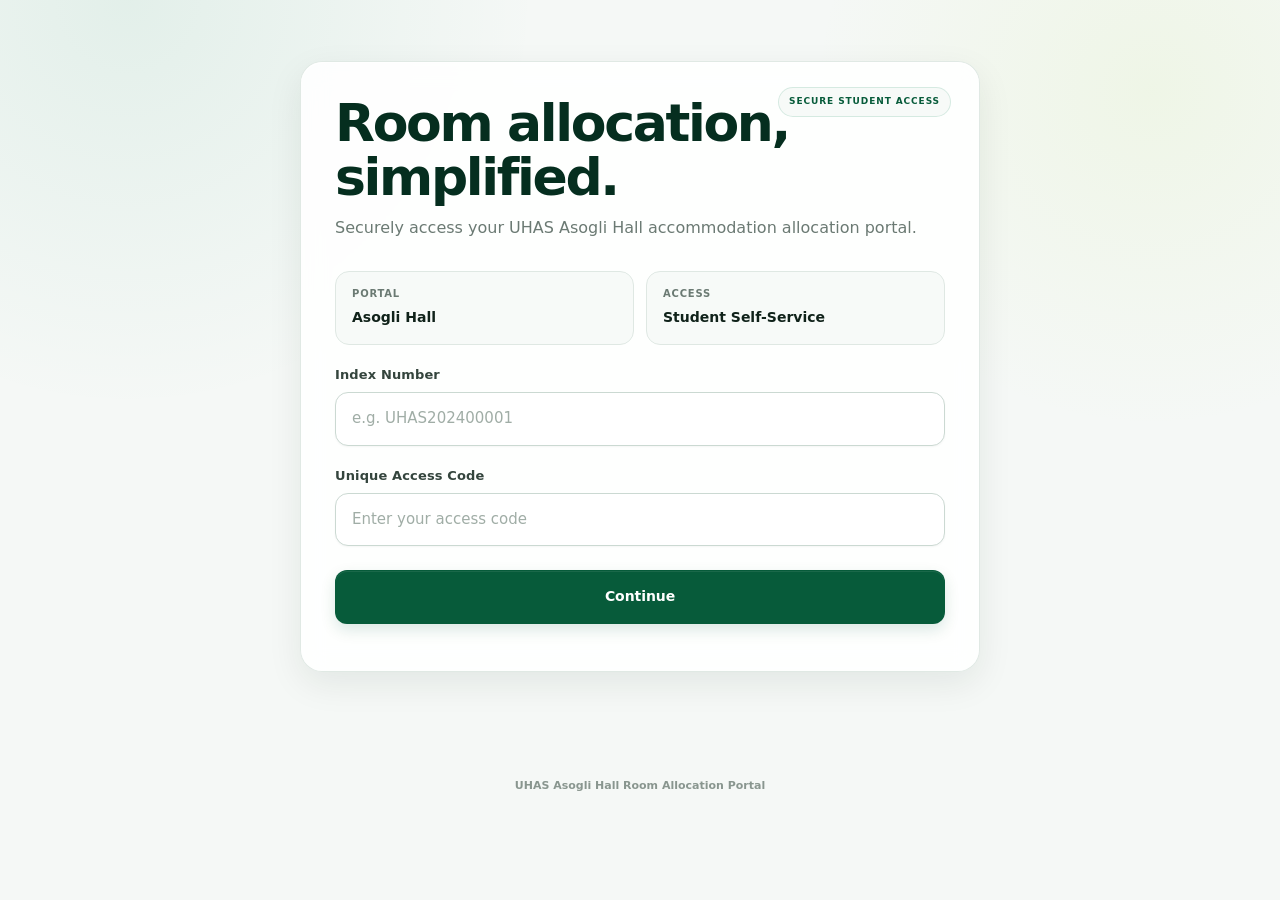
==== commit 33d5a66b: "Remove eyebrow text from login section Removed the eyebrow paragraph from the login section." ====
--- a/web/index.html
+++ b/web/index.html
@@ -39,8 +39,6 @@
     <section id="login">
 
       <header>
-        <p class="eyebrow">UNIVERSITY OF HEALTH AND ALLIED SCIENCES</p>
-
         <h1>Room allocation, simplified.</h1>
 
         <p>
--- a/web/styles.css
+++ b/web/styles.css
@@ -141,28 +141,7 @@
 /* =========================================================
    APPLICATION BRAND HEADER
    ========================================================= */
-.uhas-brand {
-  text-align: center;
-  margin-bottom: 1.5rem;
-}
-
-.uhas-logo {
-  width: 120px;
-  height: 120px;
-  object-fit: contain;
-  display: block;
-  margin: 0 auto 1rem;
-}
-
-.uhas-brand h2 {
-  margin: 0;
-  font-size: 1.4rem;
-}
-
-.uhas-brand p {
-  margin: 0.35rem 0 0;
-  opacity: 0.7;
-}
+
 .app-brand-header {
   width: min(1180px, calc(100% - 40px));
   margin: 0 auto;
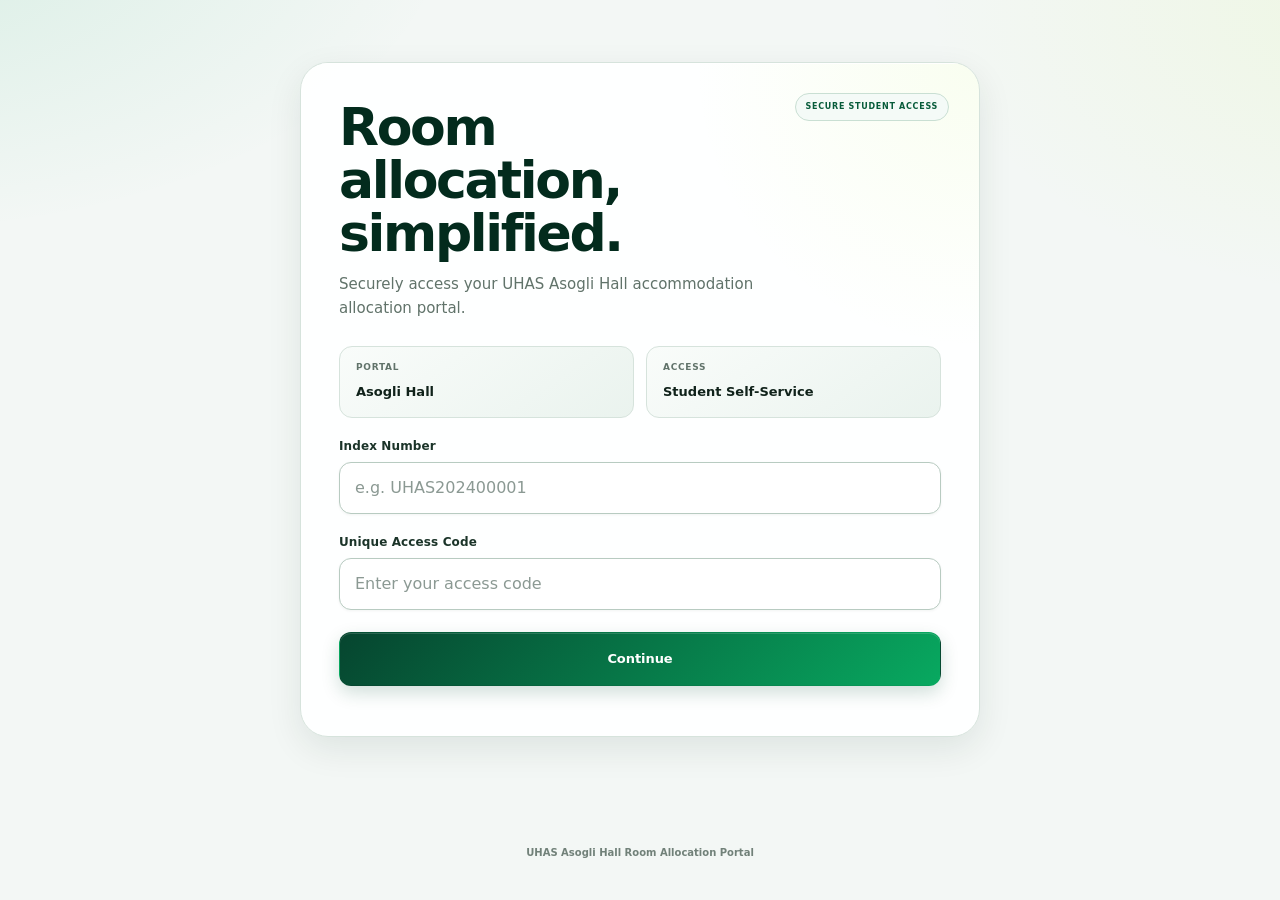
==== commit 8e9bfa20: "Update student room selection and admin portal" ====
--- a/web/index.html
+++ b/web/index.html
@@ -1,36 +1,34 @@
 <!doctype html>
 <html lang="en">
 <head>
-  <meta charset="utf-8">
-
-  <meta
-    name="viewport"
-    content="width=device-width, initial-scale=1"
-  >
-
-  <meta
-    name="theme-color"
-    content="#075b3a"
-  >
-
-  <meta
-    name="description"
-    content="UHAS Asogli Hall student accommodation room allocation portal."
-  >
-
-  <title>UHAS Asogli Hall Room Allocation</title>
-
-  <link rel="stylesheet" href="styles.css">
+    <meta charset="utf-8">
+
+    <meta
+        name="viewport"
+        content="width=device-width, initial-scale=1"
+    >
+
+    <meta
+        name="theme-color"
+        content="#075b3a"
+    >
+
+    <meta
+        name="description"
+        content="UHAS Asogli Hall student accommodation room allocation portal."
+    >
+
+    <title>UHAS Asogli Hall Room Allocation</title>
+
+    <link
+        rel="stylesheet"
+        href="styles.css"
+    >
 </head>
 
 <body>
 
-  <!--
-    The application header and progress indicator
-    are created dynamically by app.js.
-  -->
-
-  <main>
+<main>
 
     <!-- =====================================================
          STUDENT LOGIN
@@ -38,126 +36,187 @@
 
     <section id="login">
 
-      <header>
-        <h1>Room allocation, simplified.</h1>
-
-        <p>
-          Securely access your UHAS Asogli Hall accommodation
-          allocation portal.
-        </p>
-      </header>
-
-      <div class="info-strip">
-
-        <div class="info-item">
-          <small>Portal</small>
-          <strong>Asogli Hall</strong>
-        </div>
-
-        <div class="info-item">
-          <small>Access</small>
-          <strong>Student Self-Service</strong>
-        </div>
-
-      </div>
-
-      <label for="index">
-        Index Number
-      </label>
-
-      <input
-        id="index"
-        type="text"
-        inputmode="text"
-        autocomplete="username"
-        autocapitalize="characters"
-        spellcheck="false"
-        placeholder="e.g. UHAS202400001"
-        aria-describedby="msg"
-      >
-
-      <label for="accessCode">
-        Unique Access Code
-      </label>
-
-      <input
-        id="accessCode"
-        type="password"
-        autocomplete="current-password"
-        placeholder="Enter your access code"
-        aria-describedby="msg"
-      >
-
-      <button
-        id="loginButton"
-        type="button"
-      >
-        Continue
-      </button>
-
-      <p
-        id="msg"
-        role="alert"
-        aria-live="polite"
-      ></p>
+        <header>
+            <h1>Room allocation, simplified.</h1>
+
+            <p>
+                Securely access your UHAS Asogli Hall accommodation
+                allocation portal.
+            </p>
+        </header>
+
+        <div class="info-strip">
+
+            <div class="info-item">
+                <small>Portal</small>
+                <strong>Asogli Hall</strong>
+            </div>
+
+            <div class="info-item">
+                <small>Access</small>
+                <strong>Student Self-Service</strong>
+            </div>
+
+        </div>
+
+        <label for="index">
+            Index Number
+        </label>
+
+        <input
+            id="index"
+            type="text"
+            inputmode="text"
+            autocomplete="username"
+            autocapitalize="characters"
+            spellcheck="false"
+            placeholder="e.g. UHAS202400001"
+            aria-describedby="msg"
+        >
+
+        <label for="accessCode">
+            Unique Access Code
+        </label>
+
+        <input
+            id="accessCode"
+            type="password"
+            autocomplete="current-password"
+            placeholder="Enter your access code"
+            aria-describedby="msg"
+        >
+
+        <button
+            id="loginButton"
+            type="button"
+        >
+            Continue
+        </button>
+
+        <p
+            id="msg"
+            role="alert"
+            aria-live="polite"
+        ></p>
 
     </section>
 
 
     <!-- =====================================================
-         GENDER SELECTION
+         STUDENT PROFILE
          ===================================================== -->
 
     <section
-      id="genderSelection"
-      hidden
-    >
-
-      <div class="section-heading">
-
-        <div>
-          <h2>Complete your profile</h2>
-
-          <p>
-            Select your gender to continue to room selection.
-          </p>
-        </div>
-
-      </div>
-
-      <div class="choices">
+        id="genderSelection"
+        hidden
+    >
+
+        <div class="section-heading">
+
+            <div>
+                <h2>Complete your profile</h2>
+
+                <p>
+                    Enter your phone number and confirm your
+                    accommodation details to continue.
+                </p>
+            </div>
+
+        </div>
+
+
+        <!-- PHONE NUMBER -->
+
+        <div class="profile-field">
+
+            <label for="phoneNumber">
+                Phone Number
+            </label>
+
+            <input
+                id="phoneNumber"
+                type="tel"
+                inputmode="tel"
+                autocomplete="tel"
+                placeholder="e.g. 0241234567"
+                aria-describedby="phoneHelp genderMessage"
+            >
+
+            <small id="phoneHelp">
+                Use a Ghanaian mobile number, e.g. 0241234567
+                or +233241234567.
+            </small>
+
+        </div>
+
+
+        <!-- GENDER -->
+
+        <div
+            id="genderChoices"
+            class="profile-gender"
+        >
+
+            <h3>Gender</h3>
+
+            <p>
+                Select your gender to determine eligible
+                accommodation.
+            </p>
+
+            <div class="choices">
+
+                <button
+                    type="button"
+                    class="choice-button gender-choice"
+                    data-gender="MALE"
+                >
+                    <strong>Male</strong>
+
+                    <span>
+                        Select male accommodation
+                    </span>
+                </button>
+
+
+                <button
+                    type="button"
+                    class="choice-button gender-choice"
+                    data-gender="FEMALE"
+                >
+                    <strong>Female</strong>
+
+                    <span>
+                        Select female accommodation
+                    </span>
+                </button>
+
+            </div>
+
+        </div>
+
+
+        <!-- EXISTING GENDER STUDENTS -->
 
         <button
-          type="button"
-          class="choice-button gender-choice"
-          data-gender="MALE"
-        >
-          <strong>Male</strong>
-
-          <span>
-            Select male accommodation
-          </span>
+            id="savePhoneButton"
+            type="button"
+            class="primary-action"
+            hidden
+        >
+            Save phone number
+
+            <span aria-hidden="true">
+                →
+            </span>
         </button>
 
-        <button
-          type="button"
-          class="choice-button gender-choice"
-          data-gender="FEMALE"
-        >
-          <strong>Female</strong>
-
-          <span>
-            Select female accommodation
-          </span>
-        </button>
-
-      </div>
-
-      <p
-        id="genderMessage"
-        role="alert"
-        aria-live="polite"
-      ></p>
+
+        <p
+            id="genderMessage"
+            role="alert"
+            aria-live="polite"
+        ></p>
 
     </section>
 
@@ -167,79 +226,84 @@
          ===================================================== -->
 
     <section
-      id="blockSelection"
-      hidden
-    >
-
-      <div class="section-heading">
-
-        <div>
-          <h2>Choose your block</h2>
-
-          <p>
-            Select a hostel block to view its available rooms.
-          </p>
-        </div>
-
-      </div>
-
-      <div class="choices">
-
-        <button
-          type="button"
-          class="choice-button block-choice"
-          data-block="Ahoe"
-        >
-          <strong>Ahoe</strong>
-
-          <span>
-            View available Ahoe rooms
-          </span>
-        </button>
-
-        <button
-          type="button"
-          class="choice-button block-choice"
-          data-block="Bankoe"
-        >
-          <strong>Bankoe</strong>
-
-          <span>
-            View available Bankoe rooms
-          </span>
-        </button>
-
-        <button
-          type="button"
-          class="choice-button block-choice"
-          data-block="Dome"
-        >
-          <strong>Dome</strong>
-
-          <span>
-            View available Dome rooms
-          </span>
-        </button>
-
-        <button
-          type="button"
-          class="choice-button block-choice"
-          data-block="Hliha"
-        >
-          <strong>Hliha</strong>
-
-          <span>
-            View available Hliha rooms
-          </span>
-        </button>
-
-      </div>
-
-      <p
-        id="blockMessage"
-        role="alert"
-        aria-live="polite"
-      ></p>
+        id="blockSelection"
+        hidden
+    >
+
+        <div class="section-heading">
+
+            <div>
+                <h2>Choose your block</h2>
+
+                <p>
+                    Select a hostel block to view its available rooms.
+                </p>
+            </div>
+
+        </div>
+
+
+        <div class="choices">
+
+            <button
+                type="button"
+                class="choice-button block-choice"
+                data-block="Ahoe"
+            >
+                <strong>Ahoe</strong>
+
+                <span>
+                    View available Ahoe rooms
+                </span>
+            </button>
+
+
+            <button
+                type="button"
+                class="choice-button block-choice"
+                data-block="Bankoe"
+            >
+                <strong>Bankoe</strong>
+
+                <span>
+                    View available Bankoe rooms
+                </span>
+            </button>
+
+
+            <button
+                type="button"
+                class="choice-button block-choice"
+                data-block="Dome"
+            >
+                <strong>Dome</strong>
+
+                <span>
+                    View available Dome rooms
+                </span>
+            </button>
+
+
+            <button
+                type="button"
+                class="choice-button block-choice"
+                data-block="Hliha"
+            >
+                <strong>Hliha</strong>
+
+                <span>
+                    View available Hliha rooms
+                </span>
+            </button>
+
+        </div>
+
+
+        <p
+            id="blockMessage"
+            role="alert"
+            aria-live="polite"
+        ></p>
 
     </section>
 
@@ -249,35 +313,37 @@
          ===================================================== -->
 
     <section
-      id="rooms"
-      hidden
-    >
-
-      <div class="section-heading">
-
-        <div>
-          <h2>Choose your room</h2>
-
-          <p id="roomSubtitle">
-            Available rooms will appear here.
-          </p>
-        </div>
-
-        <button
-          id="changeBlockButton"
-          type="button"
-          class="secondary-button"
-        >
-          Change Block
-        </button>
-
-      </div>
-
-      <div
-        id="grid"
-        class="grid"
-        aria-live="polite"
-      ></div>
+        id="rooms"
+        hidden
+    >
+
+        <div class="section-heading">
+
+            <div>
+                <h2>Choose your room</h2>
+
+                <p id="roomSubtitle">
+                    Available rooms will appear here.
+                </p>
+            </div>
+
+
+            <button
+                id="changeBlockButton"
+                type="button"
+                class="secondary-button"
+            >
+                Change Block
+            </button>
+
+        </div>
+
+
+        <div
+            id="grid"
+            class="grid"
+            aria-live="polite"
+        ></div>
 
     </section>
 
@@ -287,30 +353,30 @@
          ===================================================== -->
 
     <section
-      id="allocation"
-      hidden
+        id="allocation"
+        hidden
     ></section>
 
-  </main>
-
-
-  <!-- =======================================================
-       FOOTER
-       ======================================================= -->
-
-  <footer>
+</main>
+
+
+<!-- =========================================================
+     FOOTER
+     ========================================================= -->
+
+<footer>
     UHAS Asogli Hall Room Allocation Portal
-  </footer>
-
-
-  <!-- =======================================================
-       APPLICATION
-       ======================================================= -->
-
-  <script
+</footer>
+
+
+<!-- =========================================================
+     APPLICATION
+     ========================================================= -->
+
+<script
     type="module"
     src="app.js"
-  ></script>
+></script>
 
 </body>
-</html>
+</html>
--- a/web/styles.css
+++ b/web/styles.css
@@ -1,75 +1,92 @@
-/* =========================================================
+/* ============================================================
    UHAS ASOGLI HALL ROOM ALLOCATION
-   Premium responsive frontend
-   ========================================================= */
+   Premium Student Accommodation Portal
+   ============================================================ */
+
+/* ============================================================
+   DESIGN TOKENS
+   ============================================================ */
 
 :root {
-  --uhas-green-950: #052e1f;
-  --uhas-green-900: #06452f;
-  --uhas-green-800: #075b3a;
-  --uhas-green-700: #08734a;
-  --uhas-green-600: #0b8a59;
-  --uhas-green-500: #16a36b;
-
-  --lime: #b8e05f;
-  --lime-soft: #edf8d7;
+  --uhas-950: #032b1d;
+  --uhas-900: #06452f;
+  --uhas-800: #075b3a;
+  --uhas-700: #087a49;
+  --uhas-600: #08a960;
+  --uhas-500: #12c875;
+  --uhas-400: #39db8c;
+
+  --lime: #c9f45b;
+  --lime-soft: #eff9d8;
 
   --ink: #10221a;
-  --ink-soft: #34453d;
-  --muted: #6b7a73;
-
-  --surface: #ffffff;
-  --surface-soft: #f7faf8;
-  --surface-alt: #f1f6f3;
-
-  --border: #dfe8e3;
-  --border-strong: #cbd9d2;
+  --ink-2: #1b3429;
+  --muted: #61736a;
+  --muted-light: #82918a;
+
+  --white: #ffffff;
+  --surface: #f6faf8;
+  --surface-2: #eef5f1;
+  --surface-3: #e5efe9;
+
+  --border: #d6e3dc;
+  --border-strong: #b8cbc1;
 
   --danger: #b42318;
-  --danger-soft: #fff1f0;
-
-  --warning: #a15c00;
-  --warning-soft: #fff7e8;
+  --danger-bg: #fff1ef;
+
+  --warning: #8a4b00;
+  --warning-bg: #fff6df;
 
   --success: #087443;
-  --success-soft: #eaf8f0;
-
-  --blue: #175cd3;
-  --blue-soft: #eef4ff;
-
-  --pink: #be185d;
-  --pink-soft: #fff0f6;
-
-  --shadow-xs: 0 1px 2px rgba(16, 34, 26, 0.04);
-  --shadow-sm: 0 4px 16px rgba(16, 34, 26, 0.06);
-  --shadow-md: 0 12px 35px rgba(16, 34, 26, 0.08);
-  --shadow-lg: 0 24px 70px rgba(16, 34, 26, 0.12);
+  --success-bg: #e8f7ef;
+
+  --blue: #155eef;
+  --blue-bg: #e9f0ff;
+
+  --pink: #b41469;
+  --pink-bg: #ffeaf3;
+
+  --shadow-xs:
+    0 1px 3px rgba(3, 43, 29, 0.05);
+
+  --shadow-sm:
+    0 5px 18px rgba(3, 43, 29, 0.07);
+
+  --shadow-md:
+    0 12px 35px rgba(3, 43, 29, 0.09);
+
+  --shadow-lg:
+    0 24px 65px rgba(3, 43, 29, 0.13);
 
   --radius-sm: 10px;
-  --radius-md: 16px;
-  --radius-lg: 22px;
+  --radius-md: 14px;
+  --radius-lg: 20px;
   --radius-xl: 28px;
 
-  --transition-fast: 160ms ease;
+  --transition-fast: 150ms ease;
   --transition: 220ms ease;
-  --transition-slow: 320ms ease;
-}
-
-
-/* =========================================================
+}
+
+
+/* ============================================================
    RESET
-   ========================================================= */
-
-* {
+   ============================================================ */
+
+*,
+*::before,
+*::after {
   box-sizing: border-box;
 }
 
 html {
+  width: 100%;
   min-height: 100%;
   scroll-behavior: smooth;
 }
 
 body {
+  width: 100%;
   min-height: 100vh;
   margin: 0;
 
@@ -82,55 +99,99 @@
     "Segoe UI",
     sans-serif;
 
+  color: var(--ink);
   background:
     radial-gradient(
-      circle at 10% 0%,
-      rgba(11, 138, 89, 0.08),
-      transparent 28%
+      900px 500px at -10% -10%,
+      rgba(8, 169, 96, 0.12),
+      transparent 65%
     ),
     radial-gradient(
-      circle at 90% 10%,
-      rgba(184, 224, 95, 0.10),
-      transparent 24%
+      800px 500px at 110% 0%,
+      rgba(201, 244, 91, 0.12),
+      transparent 60%
     ),
-    #f5f8f6;
-
-  color: var(--ink);
-  line-height: 1.55;
+    #f3f7f5;
+
+  line-height: 1.5;
   -webkit-font-smoothing: antialiased;
   text-rendering: optimizeLegibility;
+
+  overflow-x: hidden;
 }
 
 button,
-input {
+input,
+select,
+textarea {
   font: inherit;
+  max-width: 100%;
 }
 
 button {
   -webkit-tap-highlight-color: transparent;
 }
 
+img,
+svg,
+video,
+canvas {
+  max-width: 100%;
+  height: auto;
+}
+
 a {
   color: inherit;
 }
 
 ::selection {
-  background: rgba(11, 138, 89, 0.18);
-}
-
-
-/* =========================================================
+  background: rgba(8, 169, 96, 0.18);
+}
+
+
+/* ============================================================
    GLOBAL LAYOUT
-   ========================================================= */
+   ============================================================ */
 
 main {
-  width: min(1180px, calc(100% - 40px));
+  width: min(1120px, calc(100% - 40px));
   margin: 0 auto;
-  padding: 36px 0 70px;
+  padding: 34px 0 70px;
 }
 
 section {
+  position: relative;
+
+  width: 100%;
   margin: 22px 0;
+  padding: 30px;
+
+  background: rgba(255, 255, 255, 0.96);
+  border: 1px solid var(--border);
+  border-radius: var(--radius-xl);
+
+  box-shadow: var(--shadow-md);
+
+  overflow: hidden;
+}
+
+section::before {
+  content: "";
+
+  position: absolute;
+  inset: 0;
+
+  pointer-events: none;
+
+  background:
+    radial-gradient(
+      circle at 100% 0%,
+      rgba(201, 244, 91, 0.09),
+      transparent 30%
+    );
+
+  box-shadow:
+    inset 0 1px 0 rgba(255, 255, 255, 0.95);
 }
 
 .hidden {
@@ -138,14 +199,14 @@
 }
 
 
-/* =========================================================
+/* ============================================================
    APPLICATION BRAND HEADER
-   ========================================================= */
+   ============================================================ */
 
 .app-brand-header {
-  width: min(1180px, calc(100% - 40px));
+  width: min(1120px, calc(100% - 40px));
   margin: 0 auto;
-  padding: 26px 0 10px;
+  padding: 24px 0 12px;
 
   display: flex;
   align-items: center;
@@ -156,7 +217,8 @@
 .app-brand-mark {
   display: flex;
   align-items: center;
-  gap: 14px;
+  gap: 13px;
+
   min-width: 0;
 }
 
@@ -173,18 +235,19 @@
   background:
     linear-gradient(
       145deg,
-      var(--uhas-green-800),
-      var(--uhas-green-600)
+      var(--uhas-950),
+      var(--uhas-600)
     );
 
   color: #fff;
-  font-size: 14px;
-  font-weight: 850;
-  letter-spacing: -0.03em;
+
+  font-size: 13px;
+  font-weight: 900;
+  letter-spacing: -0.04em;
 
   box-shadow:
-    0 8px 20px rgba(7, 91, 58, 0.20),
-    inset 0 1px 0 rgba(255, 255, 255, 0.18);
+    0 10px 25px rgba(3, 43, 29, 0.22),
+    inset 0 1px 0 rgba(255, 255, 255, 0.2);
 }
 
 .brand-copy {
@@ -193,18 +256,21 @@
 
 .brand-copy strong {
   display: block;
-  color: var(--uhas-green-900);
+
+  color: var(--uhas-900);
+
   font-size: 15px;
-  line-height: 1.1;
+  line-height: 1.15;
   font-weight: 850;
-  letter-spacing: -0.01em;
 }
 
 .brand-copy span {
   display: block;
+
   margin-top: 4px;
 
   color: var(--muted);
+
   font-size: 12px;
   line-height: 1.2;
   font-weight: 600;
@@ -215,16 +281,17 @@
   align-items: center;
   gap: 8px;
 
-  padding: 8px 12px;
-
-  border: 1px solid var(--border);
+  padding: 8px 13px;
+
+  border: 1px solid #c8ded2;
   border-radius: 999px;
 
-  background: rgba(255, 255, 255, 0.72);
+  background: #fff;
 
   color: var(--muted);
-  font-size: 12px;
-  font-weight: 700;
+
+  font-size: 11px;
+  font-weight: 750;
 
   box-shadow: var(--shadow-xs);
 }
@@ -232,49 +299,50 @@
 .status-dot {
   width: 7px;
   height: 7px;
+  flex: 0 0 7px;
+
   border-radius: 50%;
-  background: var(--uhas-green-500);
-
-  box-shadow: 0 0 0 4px rgba(22, 163, 107, 0.10);
-}
-
-
-/* =========================================================
+
+  background: var(--uhas-500);
+
+  box-shadow:
+    0 0 0 4px rgba(18, 200, 117, 0.11);
+}
+
+
+/* ============================================================
    PROGRESS INDICATOR
-   ========================================================= */
+   ============================================================ */
 
 .allocation-progress {
-  width: min(1180px, calc(100% - 40px));
-  margin: 10px auto 0;
+  width: min(1120px, calc(100% - 40px));
+  margin: 5px auto 0;
+  padding: 8px 0 22px;
 
   display: flex;
   align-items: center;
   justify-content: center;
-  gap: 0;
-
-  padding: 8px 0 22px;
 }
 
 .progress-step {
   display: flex;
   align-items: center;
-  gap: 8px;
-
-  color: #9aa8a1;
+
+  color: #8a9992;
 
   font-size: 11px;
   font-weight: 750;
+
   white-space: nowrap;
 }
 
 .progress-step::after {
   content: "";
-  display: block;
-
-  width: 48px;
+
+  width: 50px;
   height: 1px;
 
-  margin: 0 12px;
+  margin: 0 11px;
 
   background: var(--border);
 }
@@ -283,122 +351,110 @@
   display: none;
 }
 
+.progress-step span {
+  width: 26px;
+  height: 26px;
+  flex: 0 0 26px;
+
+  display: grid;
+  place-items: center;
+
+  border: 1px solid var(--border-strong);
+  border-radius: 50%;
+
+  background: #fff;
+
+  color: var(--muted);
+
+  font-size: 10px;
+  font-weight: 850;
+}
+
 .progress-step.active {
-  color: var(--uhas-green-800);
+  color: var(--uhas-800);
+}
+
+.progress-step.active span {
+  border-color: var(--uhas-600);
+
+  background:
+    linear-gradient(
+      145deg,
+      var(--uhas-900),
+      var(--uhas-600)
+    );
+
+  color: #fff;
+
+  box-shadow:
+    0 5px 16px rgba(8, 122, 73, 0.22),
+    0 0 0 4px rgba(8, 169, 96, 0.08);
 }
 
 .progress-step.complete {
   color: var(--success);
 }
 
-.progress-step span {
-  width: 25px;
-  height: 25px;
-
-  display: grid;
-  place-items: center;
-
-  border-radius: 50%;
-
-  border: 1px solid var(--border);
-
-  background: #fff;
-
-  font-size: 11px;
-  font-weight: 850;
-}
-
-.progress-step.active span {
-  border-color: var(--uhas-green-700);
-  background: var(--uhas-green-800);
-  color: #fff;
-  box-shadow: 0 4px 12px rgba(7, 91, 58, 0.18);
-}
-
 .progress-step.complete span {
-  border-color: rgba(8, 116, 67, 0.20);
-  background: var(--success-soft);
+  border-color: #9ed4b8;
+  background: var(--success-bg);
   color: var(--success);
 }
 
 
-/* =========================================================
-   HEADERS / HERO
-   ========================================================= */
+/* ============================================================
+   PAGE HEADERS
+   ============================================================ */
 
 header:not(.app-brand-header) {
-  margin-bottom: 30px;
+  margin-bottom: 26px;
 }
 
 header h1 {
   margin: 0;
-  color: var(--uhas-green-950);
-
-  font-size: clamp(30px, 5vw, 54px);
-  line-height: 1.04;
+
+  color: var(--uhas-950);
+
+  font-size: clamp(32px, 5vw, 52px);
+  line-height: 1.02;
+
   letter-spacing: -0.045em;
-  font-weight: 850;
+  font-weight: 900;
 }
 
 header p {
   max-width: 650px;
-  margin: 12px auto 0;
+
+  margin: 12px 0 0;
 
   color: var(--muted);
-  font-size: 16px;
-}
-
-
-/* =========================================================
-   GENERIC CARDS
-   ========================================================= */
-
-section {
+
+  font-size: 15px;
+  line-height: 1.6;
+}
+
+
+/* ============================================================
+   LOGIN
+   ============================================================ */
+
+#login {
+  width: min(680px, 100%);
+  margin: 28px auto;
+
+  padding: 38px;
+}
+
+#login header {
   position: relative;
 
-  background: rgba(255, 255, 255, 0.90);
-
-  border: 1px solid rgba(223, 232, 227, 0.95);
-  border-radius: var(--radius-lg);
-
-  padding: clamp(22px, 4vw, 34px);
-
-  box-shadow: var(--shadow-md);
-
-  backdrop-filter: blur(12px);
-  -webkit-backdrop-filter: blur(12px);
-}
-
-section::before {
-  content: "";
-  position: absolute;
-
-  inset: 0;
-
-  border-radius: inherit;
-
-  pointer-events: none;
-
-  box-shadow:
-    inset 0 1px 0 rgba(255, 255, 255, 0.90);
-}
-
-
-/* =========================================================
-   LOGIN
-   ========================================================= */
-
-#login {
-  max-width: 680px;
-  margin: 25px auto;
-}
-
-#login header {
+  padding-right: 150px;
+
   text-align: left;
 }
 
 #login header h1 {
-  font-size: clamp(32px, 6vw, 52px);
+  font-size: clamp(34px, 6vw, 52px);
 }
 
 #login header p {
@@ -409,35 +465,47 @@
 #login::after {
   content: "SECURE STUDENT ACCESS";
 
+  position: absolute;
+  top: 30px;
+  right: 30px;
+
   display: inline-flex;
   align-items: center;
 
-  position: absolute;
-  top: 25px;
-  right: 28px;
-
   padding: 7px 10px;
 
-  border: 1px solid rgba(11, 138, 89, 0.14);
+  border: 1px solid #c9dfd3;
   border-radius: 999px;
 
-  background: var(--surface-soft);
-
-  color: var(--uhas-green-800);
-
-  font-size: 9px;
+  background: #f4faf7;
+
+  color: var(--uhas-800);
+
+  font-size: 8px;
   font-weight: 850;
-  letter-spacing: 0.10em;
-}
+  letter-spacing: 0.09em;
+}
+
+#loginButton {
+  width: 100%;
+  min-height: 54px;
+
+  margin-top: 22px;
+}
+
+
+/* ============================================================
+   FORM ELEMENTS
+   ============================================================ */
 
 label {
   display: block;
 
-  margin: 20px 0 7px;
-
-  color: var(--ink-soft);
-
-  font-size: 13px;
+  margin: 19px 0 7px;
+
+  color: var(--ink-2);
+
+  font-size: 12px;
   font-weight: 800;
   letter-spacing: 0.01em;
 }
@@ -446,15 +514,14 @@
   width: 100%;
   min-height: 52px;
 
-  padding: 14px 16px;
+  padding: 13px 15px;
 
   border: 1px solid var(--border-strong);
-  border-radius: 13px;
+  border-radius: 12px;
 
   outline: none;
 
   background: #fff;
-
   color: var(--ink);
 
   font-size: 15px;
@@ -465,80 +532,86 @@
   transition:
     border-color var(--transition),
     box-shadow var(--transition),
-    background var(--transition),
-    transform var(--transition);
+    background var(--transition);
 }
 
 input::placeholder {
-  color: #a0ada6;
+  color: #8b9993;
   font-weight: 500;
 }
 
 input:hover {
-  border-color: #b8c9c0;
+  border-color: #91afa1;
 }
 
 input:focus {
-  border-color: var(--uhas-green-600);
-
-  background: #fff;
+  border-color: var(--uhas-600);
 
   box-shadow:
-    0 0 0 4px rgba(11, 138, 89, 0.10),
+    0 0 0 4px rgba(8, 169, 96, 0.11),
     var(--shadow-sm);
 }
 
-#loginButton {
-  width: 100%;
-  min-height: 54px;
-
-  margin-top: 24px;
-}
-
-
-/* =========================================================
+input:disabled {
+  cursor: not-allowed;
+  background: #f0f4f2;
+}
+
+
+/* ============================================================
    BUTTONS
-   ========================================================= */
+   ============================================================ */
 
 button {
   position: relative;
 
   min-height: 46px;
 
-  padding: 12px 17px;
+  padding: 11px 17px;
 
   border: 1px solid transparent;
   border-radius: 12px;
 
-  background: var(--uhas-green-800);
+  background:
+    linear-gradient(
+      135deg,
+      var(--uhas-900),
+      var(--uhas-600)
+    );
+
   color: #fff;
 
-  font-size: 14px;
+  font-size: 13px;
   font-weight: 800;
+
   letter-spacing: -0.005em;
 
   cursor: pointer;
 
   box-shadow:
-    0 6px 15px rgba(7, 91, 58, 0.14),
-    inset 0 1px 0 rgba(255, 255, 255, 0.08);
+    0 7px 18px rgba(3, 79, 49, 0.18),
+    inset 0 1px 0 rgba(255, 255, 255, 0.15);
 
   transition:
     transform var(--transition-fast),
     box-shadow var(--transition),
     background var(--transition),
-    border-color var(--transition),
     opacity var(--transition);
 }
 
 button:hover:not(:disabled) {
-  background: var(--uhas-green-700);
-
   transform: translateY(-1px);
 
+  background:
+    linear-gradient(
+      135deg,
+      var(--uhas-800),
+      var(--uhas-500)
+    );
+
   box-shadow:
-    0 10px 24px rgba(7, 91, 58, 0.17),
-    inset 0 1px 0 rgba(255, 255, 255, 0.10);
+    0 11px 25px rgba(3, 79, 49, 0.22),
+    inset 0 1px 0 rgba(255, 255, 255, 0.18);
 }
 
 button:active:not(:disabled) {
@@ -546,20 +619,20 @@
 }
 
 button:focus-visible {
-  outline: 3px solid rgba(11, 138, 89, 0.22);
+  outline: 3px solid rgba(8, 169, 96, 0.2);
   outline-offset: 2px;
 }
 
 button:disabled {
-  cursor: wait;
-  opacity: 0.58;
+  cursor: not-allowed;
+  opacity: 0.55;
   transform: none;
 }
 
 
-/* =========================================================
-   BUTTON LOADING STATE
-   ========================================================= */
+/* ============================================================
+   LOADING BUTTON
+   ============================================================ */
 
 button.is-loading {
   color: transparent !important;
@@ -570,8 +643,8 @@
   content: "";
 
   position: absolute;
+  top: 50%;
   left: 50%;
-  top: 50%;
 
   width: 18px;
   height: 18px;
@@ -593,27 +666,44 @@
 }
 
 
-/* =========================================================
+/* ============================================================
+   SECONDARY BUTTON
+   ============================================================ */
+
+.secondary-button {
+  background: var(--surface-2);
+
+  color: var(--ink-2);
+
+  border-color: var(--border);
+
+  box-shadow: none;
+}
+
+.secondary-button:hover:not(:disabled) {
+  background: var(--surface-3);
+
+  color: var(--uhas-900);
+
+  border-color: var(--border-strong);
+
+  box-shadow: var(--shadow-xs);
+}
+
+
+/* ============================================================
    MESSAGES
-   ========================================================= */
+   ============================================================ */
 
 #msg,
 #genderMessage,
 #blockMessage {
-  min-height: 22px;
-
-  margin-top: 13px;
-
-  font-size: 13px;
+  min-height: 20px;
+
+  margin-top: 11px;
+
+  font-size: 12px;
   font-weight: 650;
-}
-
-.error {
-  color: var(--danger);
-}
-
-.success-message {
-  color: var(--success);
 }
 
 #msg:empty,
@@ -622,10 +712,18 @@
   min-height: 0;
 }
 
-
-/* =========================================================
+.error {
+  color: var(--danger);
+}
+
+.success-message {
+  color: var(--success);
+}
+
+
+/* ============================================================
    CHOICE GRIDS
-   ========================================================= */
+   ============================================================ */
 
 .grid,
 .choices {
@@ -634,28 +732,166 @@
   grid-template-columns:
     repeat(auto-fit, minmax(220px, 1fr));
 
-  gap: 16px;
-}
-
-
-/* =========================================================
-   GENDER / BLOCK CHOICE BUTTONS
-   ========================================================= */
+  gap: 15px;
+}
+
+
+/* ============================================================
+   GENDER / BLOCK CHOICES
+   ============================================================ */
 
 .choice-button {
-  min-height: 145px;
+  position: relative;
+
+  min-height: 140px;
 
   display: flex;
   flex-direction: column;
   align-items: flex-start;
   justify-content: flex-end;
 
-  padding: 23px;
+  padding: 22px;
 
   text-align: left;
 
   border: 1px solid var(--border);
-
+  border-radius: 17px;
+
+  background:
+    linear-gradient(
+      145deg,
+      #fff,
+      #f4f9f6
+    );
+
+  color: var(--ink);
+
+  box-shadow: var(--shadow-sm);
+
+  overflow: hidden;
+}
+
+.choice-button::before {
+  content: "";
+
+  position: absolute;
+
+  width: 115px;
+  height: 115px;
+
+  top: -38px;
+  right: -30px;
+
+  border-radius: 50%;
+
+  background: rgba(8, 169, 96, 0.07);
+}
+
+.choice-button:hover:not(:disabled) {
+  transform: translateY(-2px);
+
+  border-color: #7ac59d;
+
+  background:
+    linear-gradient(
+      145deg,
+      #fff,
+      #ebf7f0
+    );
+
+  color: var(--ink);
+
+  box-shadow: var(--shadow-md);
+}
+
+.choice-button strong {
+  position: relative;
+  z-index: 1;
+
+  color: var(--uhas-900);
+
+  font-size: 18px;
+  font-weight: 850;
+}
+
+.choice-button span {
+  position: relative;
+  z-index: 1;
+
+  margin-top: 5px;
+
+  color: var(--muted);
+
+  font-size: 12px;
+  font-weight: 550;
+}
+
+
+/* ============================================================
+   SECTION HEADINGS
+   ============================================================ */
+
+.section-heading {
+  display: flex;
+  align-items: flex-end;
+  justify-content: space-between;
+
+  gap: 18px;
+
+  margin-bottom: 22px;
+}
+
+.section-heading h2 {
+  margin: 0 0 4px;
+
+  color: var(--uhas-950);
+
+  font-size: clamp(23px, 4vw, 30px);
+  line-height: 1.12;
+
+  letter-spacing: -0.035em;
+  font-weight: 900;
+}
+
+.section-heading p {
+  margin: 0;
+
+  color: var(--muted);
+
+  font-size: 12px;
+  font-weight: 550;
+}
+
+
+/* ============================================================
+   ROOM GRID
+   ============================================================ */
+
+#grid {
+  display: grid;
+
+  grid-template-columns:
+    repeat(auto-fill, minmax(245px, 1fr));
+
+  gap: 16px;
+}
+
+
+/* ============================================================
+   ROOM CARD
+   ============================================================ */
+
+.room-card {
+  position: relative;
+
+  display: flex;
+  flex-direction: column;
+
+  min-height: 280px;
+
+  padding: 19px;
+
+  border: 1px solid var(--border);
   border-radius: 18px;
 
   background:
@@ -665,869 +901,1741 @@
       #f6faf8
     );
 
+  box-shadow: var(--shadow-sm);
+
+  overflow: hidden;
+
+  transition:
+    transform var(--transition),
+    border-color var(--transition),
+    box-shadow var(--transition);
+}
+
+.room-card:hover {
+  transform: translateY(-3px);
+
+  border-color: #79c69e;
+
+  box-shadow: var(--shadow-md);
+}
+
+.room-card::after {
+  content: "";
+
+  position: absolute;
+
+  left: 0;
+  top: 0;
+
+  width: 100%;
+  height: 3px;
+
+  background:
+    linear-gradient(
+      90deg,
+      var(--uhas-800),
+      var(--uhas-500)
+    );
+
+  opacity: 0;
+
+  transition: opacity var(--transition);
+}
+
+.room-card:hover::after {
+  opacity: 1;
+}
+
+.room-card-header {
+  display: flex;
+  align-items: flex-start;
+  justify-content: space-between;
+
+  gap: 12px;
+}
+
+.room-card h3 {
+  margin: 0;
+
+  color: var(--uhas-950);
+
+  font-size: 19px;
+  line-height: 1.15;
+
+  letter-spacing: -0.025em;
+  font-weight: 900;
+}
+
+.room-location {
+  margin-top: 5px;
+
+  color: var(--muted);
+
+  font-size: 11px;
+  font-weight: 600;
+}
+
+
+/* ============================================================
+   ROOM GENDER BADGES
+   ============================================================ */
+
+.gender-badge {
+  display: inline-flex;
+  align-items: center;
+  justify-content: center;
+
+  padding: 6px 9px;
+
+  border-radius: 999px;
+
+  font-size: 9px;
+  line-height: 1;
+
+  font-weight: 850;
+  letter-spacing: 0.03em;
+
+  white-space: nowrap;
+}
+
+.gender-badge.neutral {
+  background: #e9efeb;
+  color: #52645b;
+}
+
+.gender-badge.male,
+.gender-badge.male-only {
+  background: var(--blue-bg);
+  color: var(--blue);
+}
+
+.gender-badge.female {
+  background: var(--pink-bg);
+  color: var(--pink);
+}
+
+
+/* ============================================================
+   MODERN ROOM CARD
+   ============================================================ */
+
+.modern-room-card {
+  min-height: 310px;
+}
+
+.room-card-top {
+  display: flex;
+  align-items: flex-start;
+  justify-content: space-between;
+
+  gap: 10px;
+}
+
+.room-block-label {
+  display: inline-flex;
+  align-items: center;
+
+  margin-bottom: 6px;
+
+  color: var(--uhas-700);
+
+  font-size: 9px;
+  font-weight: 850;
+
+  letter-spacing: 0.1em;
+  text-transform: uppercase;
+}
+
+
+/* ============================================================
+   ROOM VISUAL
+   ============================================================ */
+
+.room-visual {
+  margin: 18px 0 15px;
+
+  padding: 14px;
+
+  border: 1px solid var(--border);
+  border-radius: 14px;
+
+  background:
+    linear-gradient(
+      145deg,
+      #f4f9f6,
+      #e8f2ed
+    );
+}
+
+.bed-indicators {
+  display: grid;
+
+  grid-template-columns:
+    repeat(4, 1fr);
+
+  gap: 8px;
+}
+
+.bed-indicator {
+  height: 9px;
+
+  border-radius: 999px;
+
+  background: #cbd8d2;
+
+  transition:
+    transform var(--transition-fast),
+    background var(--transition);
+}
+
+.bed-indicator.available {
+  background: #c7d8d0;
+}
+
+.bed-indicator.occupied {
+  background:
+    linear-gradient(
+      90deg,
+      var(--uhas-700),
+      var(--uhas-500)
+    );
+}
+
+.bed-indicator:hover {
+  transform: scaleY(1.35);
+}
+
+.occupancy-percent {
+  margin-top: 9px;
+
+  color: var(--uhas-900);
+
+  font-size: 11px;
+  font-weight: 800;
+}
+
+
+/* ============================================================
+   ROOM CAPACITY
+   ============================================================ */
+
+.room-capacity {
+  display: flex;
+  align-items: baseline;
+  justify-content: space-between;
+
+  gap: 10px;
+
+  margin-top: auto;
+
+  color: var(--muted);
+
+  font-size: 11px;
+  font-weight: 600;
+}
+
+.room-capacity strong {
   color: var(--ink);
 
+  font-size: 12px;
+  font-weight: 800;
+}
+
+.occupancy-bar {
+  height: 6px;
+
+  margin-top: 8px;
+
+  border-radius: 999px;
+
+  background: #dce6e1;
+
+  overflow: hidden;
+}
+
+.occupancy-bar > span {
+  display: block;
+
+  width: 0;
+  height: 100%;
+
+  border-radius: inherit;
+
+  background:
+    linear-gradient(
+      90deg,
+      var(--uhas-700),
+      var(--uhas-500),
+      var(--lime)
+    );
+
+  transition: width 400ms ease;
+}
+
+.modern-select-room {
+  width: 100%;
+
+  min-height: 45px;
+
+  margin-top: 14px;
+}
+
+
+/* ============================================================
+   OCCUPANCY
+   ============================================================ */
+
+.occupancy {
+  display: flex;
+  align-items: baseline;
+
+  gap: 8px;
+
+  margin-top: 17px;
+}
+
+.occupancy strong {
+  color: var(--uhas-950);
+
+  font-size: 31px;
+  line-height: 1;
+
+  font-weight: 900;
+
+  letter-spacing: -0.04em;
+}
+
+.occupancy-detail {
+  color: var(--muted);
+
+  font-size: 11px;
+  font-weight: 600;
+}
+
+
+/* ============================================================
+   FULL / UNAVAILABLE ROOMS
+   ============================================================ */
+
+.room-card.unavailable {
+  opacity: 0.62;
+}
+
+.room-card.full {
+  background:
+    linear-gradient(
+      145deg,
+      #f5f8f6,
+      #e9efec
+    );
+}
+
+.room-card.full .occupancy-bar > span {
+  background:
+    linear-gradient(
+      90deg,
+      #66756d,
+      #8b9791
+    );
+}
+
+.room-card.full .modern-select-room {
+  background: #dde5e1;
+  color: #68776f;
+
+  box-shadow: none;
+}
+
+.room-card.full:hover {
+  transform: none;
   box-shadow: var(--shadow-sm);
+}
+
+
+/* ============================================================
+   PROFILE
+   ============================================================ */
+
+.profile-field {
+  margin: 1.4rem 0;
+}
+
+.profile-field label {
+  display: block;
+
+  margin-bottom: 7px;
+
+  font-weight: 700;
+}
+
+.profile-field input {
+  width: 100%;
+}
+
+.profile-field small {
+  display: block;
+
+  margin-top: 7px;
+
+  color: var(--muted);
+
+  font-size: 11px;
+
+  line-height: 1.5;
+}
+
+.profile-gender {
+  margin-top: 1.6rem;
+}
+
+.profile-gender h3 {
+  margin-bottom: 5px;
+}
+
+.profile-gender > p {
+  margin-bottom: 15px;
+
+  color: var(--muted);
+
+  font-size: 12px;
+}
+
+
+/* ============================================================
+   HOLD SCREEN
+   ============================================================ */
+
+.hold-box,
+.success-box {
+  width: min(680px, 100%);
+
+  margin-left: auto;
+  margin-right: auto;
+
+  text-align: center;
+}
+
+.hold-box {
+  padding-top: 34px;
+  padding-bottom: 34px;
+}
+
+.hold-box h2,
+.success-box h2 {
+  margin: 10px 0 6px;
+
+  color: var(--uhas-950);
+
+  font-size: clamp(27px, 5vw, 39px);
+  line-height: 1.08;
+
+  letter-spacing: -0.04em;
+  font-weight: 900;
+}
+
+.hold-box > p,
+.success-box > p {
+  margin: 0 auto;
+
+  color: var(--muted);
+
+  font-size: 13px;
+}
+
+
+/* ============================================================
+   HOLD DETAILS / RECEIPT
+   ============================================================ */
+
+.hold-details,
+.receipt {
+  margin: 23px 0;
+
+  padding: 17px 19px;
+
+  border: 1px solid var(--border);
+  border-radius: 16px;
+
+  background:
+    linear-gradient(
+      145deg,
+      #f7fbf9,
+      #edf5f1
+    );
+
+  text-align: left;
+
+  box-shadow: var(--shadow-xs);
+}
+
+.hold-details p,
+.receipt p {
+  display: flex;
+  align-items: center;
+  justify-content: space-between;
+
+  gap: 18px;
+
+  margin: 0;
+
+  padding: 10px 0;
+
+  border-bottom: 1px solid #dce7e1;
+
+  color: var(--muted);
+
+  font-size: 12px;
+}
+
+.hold-details p:last-child,
+.receipt p:last-child {
+  border-bottom: 0;
+}
+
+.hold-details p strong,
+.receipt p strong {
+  color: var(--ink);
+
+  font-weight: 800;
+
+  text-align: right;
+}
+
+
+/* ============================================================
+   COUNTDOWN
+   ============================================================ */
+
+.countdown {
+  display: inline-flex;
+  align-items: center;
+  justify-content: center;
+
+  min-width: 185px;
+
+  margin: 19px auto;
+
+  padding: 16px 22px;
+
+  border: 1px solid #79c9a0;
+  border-radius: 16px;
+
+  background:
+    linear-gradient(
+      145deg,
+      #e8f8ef,
+      #d8f1e4
+    );
+
+  color: var(--uhas-900);
+
+  font-size: 31px;
+  line-height: 1;
+
+  font-weight: 900;
+
+  letter-spacing: -0.035em;
+
+  font-variant-numeric: tabular-nums;
+
+  box-shadow:
+    inset 0 1px 0 rgba(255, 255, 255, 0.95),
+    var(--shadow-sm);
+}
+
+.countdown.expired {
+  border-color: rgba(180, 35, 24, 0.18);
+
+  background: var(--danger-bg);
+
+  color: var(--danger);
+
+  animation: countdown-pulse 1.4s ease-in-out infinite;
+}
+
+@keyframes countdown-pulse {
+  50% {
+    opacity: 0.6;
+  }
+}
+
+
+/* ============================================================
+   HOLD ACTIONS
+   ============================================================ */
+
+.hold-box button,
+.success-box button {
+  margin: 5px;
+}
+
+.hold-box .secondary-button,
+.success-box .secondary-button {
+  min-width: 130px;
+}
+
+
+/* ============================================================
+   SUCCESS
+   ============================================================ */
+
+.success-icon {
+  width: 66px;
+  height: 66px;
+
+  display: grid;
+  place-items: center;
+
+  margin: 0 auto 14px;
+
+  border-radius: 50%;
+
+  background:
+    linear-gradient(
+      145deg,
+      #e1f8eb,
+      #c9f0dc
+    );
+
+  color: var(--success);
+
+  font-size: 30px;
+  font-weight: 900;
+
+  box-shadow:
+    0 0 0 8px rgba(8, 116, 67, 0.06);
+}
+
+.success-box .receipt {
+  max-width: 560px;
+
+  margin-left: auto;
+  margin-right: auto;
+}
+
+.success-box .receipt p:first-child {
+  border-top: 0;
+}
+
+
+/* ============================================================
+   IMPORTANT NOTE
+   ============================================================ */
+
+.important-note {
+  margin: 21px auto;
+
+  padding: 13px 15px;
+
+  border: 1px solid #e1c27e;
+  border-radius: 13px;
+
+  background: var(--warning-bg);
+
+  color: var(--warning);
+
+  font-size: 11px;
+  font-weight: 750;
+}
+
+
+/* ============================================================
+   EXISTING ALLOCATION
+   ============================================================ */
+
+.allocation-ticket,
+.allocation-card {
+  width: min(680px, 100%);
+
+  margin: 0 auto;
+
+  border: 1px solid var(--border);
+  border-radius: 21px;
+
+  background: #fff;
+
+  box-shadow: var(--shadow-lg);
 
   overflow: hidden;
 }
 
-.choice-button::before {
-  content: "";
-
-  position: absolute;
-
-  width: 100px;
-  height: 100px;
-
-  right: -25px;
-  top: -25px;
-
-  border-radius: 50%;
-
-  background: rgba(11, 138, 89, 0.06);
-}
-
-.choice-button:hover:not(:disabled) {
-  border-color: rgba(11, 138, 89, 0.30);
+.allocation-ticket-header,
+.allocation-card-header {
+  padding: 23px;
+
+  background:
+    radial-gradient(
+      circle at 100% 0%,
+      rgba(201, 244, 91, 0.17),
+      transparent 35%
+    ),
+    linear-gradient(
+      145deg,
+      var(--uhas-950),
+      var(--uhas-700)
+    );
+
+  color: #fff;
+}
+
+.allocation-ticket-header h2,
+.allocation-card-header h2 {
+  margin: 0;
+
+  font-size: 24px;
+  font-weight: 900;
+}
+
+.allocation-ticket-header p,
+.allocation-card-header p {
+  margin: 6px 0 0;
+
+  color: rgba(255, 255, 255, 0.72);
+
+  font-size: 12px;
+}
+
+.allocation-ticket-body,
+.allocation-card-body {
+  padding: 22px;
+}
+
+
+/* ============================================================
+   EMPTY STATES
+   ============================================================ */
+
+.empty-state {
+  padding: 45px 20px;
+
+  border: 1px dashed var(--border-strong);
+  border-radius: 17px;
 
   background:
     linear-gradient(
       145deg,
       #fff,
-      #f0f8f4
+      #f2f8f5
     );
 
+  text-align: center;
+}
+
+.empty-state::before {
+  content: "—";
+
+  display: block;
+
+  width: 42px;
+  height: 42px;
+
+  display: grid;
+  place-items: center;
+
+  margin: 0 auto 10px;
+
+  border-radius: 13px;
+
+  background: var(--success-bg);
+
+  color: var(--uhas-700);
+
+  font-size: 20px;
+  font-weight: 900;
+}
+
+.empty-state p {
+  margin: 0;
+
+  color: var(--muted);
+
+  font-size: 13px;
+}
+
+
+/* ============================================================
+   INFORMATION STRIP
+   ============================================================ */
+
+.info-strip {
+  display: grid;
+
+  grid-template-columns:
+    repeat(auto-fit, minmax(180px, 1fr));
+
+  gap: 12px;
+
+  margin: 19px 0;
+}
+
+.info-item {
+  padding: 14px 16px;
+
+  border: 1px solid var(--border);
+  border-radius: 13px;
+
+  background:
+    linear-gradient(
+      145deg,
+      #f9fcfa,
+      #eaf3ee
+    );
+}
+
+.info-item small {
+  display: block;
+
+  margin-bottom: 4px;
+
+  color: var(--muted);
+
+  font-size: 9px;
+  font-weight: 850;
+
+  letter-spacing: 0.08em;
+  text-transform: uppercase;
+}
+
+.info-item strong {
   color: var(--ink);
 
-  transform: translateY(-3px);
-
-  box-shadow: var(--shadow-md);
-}
-
-.choice-button strong {
-  position: relative;
-  z-index: 1;
-
-  color: var(--uhas-green-900);
-
-  font-size: 19px;
+  font-size: 13px;
+  font-weight: 800;
+}
+
+
+/* ============================================================
+   ALLOCATION DETAILS PANEL
+   ============================================================ */
+
+.allocation-details-panel {
+  width: 100%;
+  max-width: 980px;
+
+  margin-inline: auto;
+}
+
+.allocation-details-heading {
+  display: flex;
+
+  align-items: flex-start;
+  justify-content: space-between;
+
+  gap: 24px;
+}
+
+.allocation-details-heading > div {
+  min-width: 0;
+}
+
+.allocation-status-badge {
+  display: inline-flex;
+  align-items: center;
+
+  gap: 8px;
+
+  flex: 0 0 auto;
+
+  padding: 8px 12px;
+
+  border: 1px solid #b9dfc8;
+  border-radius: 999px;
+
+  background: #edf9f1;
+
+  color: var(--success);
+
+  font-size: 9px;
   font-weight: 850;
-}
-
-.choice-button span {
-  position: relative;
-  z-index: 1;
-
-  margin-top: 6px;
-
-  color: var(--muted);
-
-  font-size: 13px;
-  font-weight: 550;
-}
-
-
-/* =========================================================
-   SECTION HEADINGS
-   ========================================================= */
-
-.section-heading {
-  display: flex;
-
-  justify-content: space-between;
-  align-items: flex-end;
-
-  gap: 18px;
-
-  margin-bottom: 22px;
-}
-
-.section-heading h2 {
-  margin: 0 0 4px;
-
-  color: var(--uhas-green-950);
-
-  font-size: clamp(23px, 4vw, 31px);
-  line-height: 1.12;
-
-  letter-spacing: -0.035em;
-
-  font-weight: 850;
-}
-
-.section-heading p {
-  margin: 0;
-
-  color: var(--muted);
-
-  font-size: 13px;
-  font-weight: 550;
-}
-
-
-/* =========================================================
-   SECONDARY BUTTON
-   ========================================================= */
-
-.secondary-button {
-  background: var(--surface-alt);
-  color: var(--ink-soft);
-
-  border-color: var(--border);
+
+  letter-spacing: 0.06em;
+  text-transform: uppercase;
+}
+
+.allocation-status-badge .status-dot {
+  width: 7px;
+  height: 7px;
+
+  background: var(--success);
+
   box-shadow: none;
 }
 
-.secondary-button:hover:not(:disabled) {
-  background: #e8f0ec;
-  color: var(--uhas-green-900);
-
-  border-color: var(--border-strong);
-
-  box-shadow: var(--shadow-xs);
-}
-
-
-/* =========================================================
-   ROOM GRID
-   ========================================================= */
-
-#grid {
-  grid-template-columns:
-    repeat(auto-fill, minmax(260px, 1fr));
-
-  gap: 17px;
-}
-
-.room-card {
-  position: relative;
-
+
+/* ============================================================
+   ALLOCATION HERO
+   ============================================================ */
+
+.allocation-hero {
+  display: grid;
+
+  grid-template-columns: 1.5fr 1fr;
+
+  margin-top: 22px;
+
+  overflow: hidden;
+
+  border-radius: 21px;
+
+  background:
+    linear-gradient(
+      135deg,
+      #043c28 0%,
+      #075b3a 55%,
+      #087b4c 100%
+    );
+
+  color: #fff;
+
+  box-shadow:
+    0 18px 45px rgba(3, 46, 31, 0.2);
+}
+
+.allocation-hero-main,
+.allocation-hero-room {
+  padding: 27px;
+}
+
+.allocation-hero-room {
   display: flex;
   flex-direction: column;
-
-  min-height: 285px;
-
-  padding: 20px;
-
-  border: 1px solid var(--border);
-
-  border-radius: 19px;
-
-  background: #fff;
-
-  box-shadow: var(--shadow-sm);
-
-  overflow: hidden;
-
-  transition:
-    transform var(--transition),
-    border-color var(--transition),
-    box-shadow var(--transition);
-}
-
-.room-card:hover {
-  transform: translateY(-3px);
-
-  border-color: rgba(11, 138, 89, 0.24);
-
-  box-shadow: var(--shadow-md);
-}
-
-.room-card::after {
-  content: "";
-
-  position: absolute;
-
-  left: 0;
-  top: 0;
-
-  width: 100%;
-  height: 3px;
-
-  background:
-    linear-gradient(
-      90deg,
-      var(--uhas-green-800),
-      var(--uhas-green-500)
-    );
-
-  opacity: 0.0;
-
-  transition: opacity var(--transition);
-}
-
-.room-card:hover::after {
-  opacity: 1;
-}
-
-.room-card-header {
+  justify-content: center;
+
+  border-left: 1px solid rgba(255, 255, 255, 0.14);
+
+  background: rgba(255, 255, 255, 0.05);
+}
+
+.allocation-hero-label {
+  display: block;
+
+  margin-bottom: 7px;
+
+  color: rgba(255, 255, 255, 0.62);
+
+  font-size: 8px;
+  font-weight: 850;
+
+  letter-spacing: 0.13em;
+}
+
+.allocation-number {
+  display: block;
+
+  font-size: clamp(25px, 4vw, 38px);
+  line-height: 1.05;
+
+  letter-spacing: -0.025em;
+
+  overflow-wrap: anywhere;
+}
+
+.allocation-confirmed {
+  display: block;
+
+  margin-top: 8px;
+
+  color: rgba(255, 255, 255, 0.72);
+
+  font-size: 10px;
+}
+
+.allocation-hero-room strong {
+  font-size: clamp(24px, 4vw, 34px);
+  line-height: 1;
+}
+
+.allocation-hero-room > span:last-child {
+  margin-top: 7px;
+
+  color: rgba(255, 255, 255, 0.72);
+
+  font-size: 10px;
+}
+
+
+/* ============================================================
+   ALLOCATION SECTION TITLES
+   ============================================================ */
+
+.allocation-section-title {
   display: flex;
-
-  justify-content: space-between;
-  align-items: flex-start;
-
-  gap: 12px;
-}
-
-.room-card h3 {
-  margin: 0;
-
-  color: var(--uhas-green-950);
-
-  font-size: 20px;
-  line-height: 1.15;
-
-  letter-spacing: -0.025em;
-
-  font-weight: 850;
-}
-
-.room-location {
-  margin-top: 5px;
-
-  color: var(--muted);
-
-  font-size: 12px;
-  font-weight: 600;
-}
-
-
-/* =========================================================
-   ROOM GENDER BADGES
-   ========================================================= */
-
-.gender-badge {
+  align-items: center;
+
+  gap: 11px;
+
+  margin-top: 29px;
+  margin-bottom: 12px;
+}
+
+.allocation-section-icon {
+  width: 34px;
+  height: 34px;
+  flex: 0 0 34px;
+
   display: inline-flex;
   align-items: center;
   justify-content: center;
 
-  padding: 6px 9px;
-
-  border-radius: 999px;
-
-  font-size: 10px;
-  line-height: 1;
-
-  font-weight: 850;
-
-  letter-spacing: 0.03em;
-
-  white-space: nowrap;
-}
-
-.gender-badge.neutral {
-  background: #f0f3f1;
-  color: #58675f;
-}
-
-.gender-badge.male,
-.gender-badge.male-only {
-  background: var(--blue-soft);
-  color: var(--blue);
-}
-
-.gender-badge.female {
-  background: var(--pink-soft);
-  color: var(--pink);
-}
-
-
-/* =========================================================
-   MODERN ROOM CARD ELEMENTS
-   ========================================================= */
-
-.modern-room-card {
-  min-height: 315px;
-}
-
-.room-card-top {
-  display: flex;
-  justify-content: space-between;
-  align-items: flex-start;
-
-  gap: 10px;
-}
-
-.room-block-label {
-  display: inline-flex;
-  align-items: center;
-
-  margin-bottom: 7px;
-
-  color: var(--uhas-green-700);
-
-  font-size: 10px;
-  font-weight: 850;
-  letter-spacing: 0.08em;
-  text-transform: uppercase;
-}
-
-.room-visual {
-  margin: 20px 0 17px;
-
-  padding: 14px;
-
-  border: 1px solid #e6ede9;
-
-  border-radius: 15px;
-
-  background: var(--surface-soft);
-}
-
-.bed-indicators {
+  border-radius: 10px;
+
+  background: #e9f7ef;
+
+  color: var(--uhas-800);
+
+  font-size: 13px;
+  font-weight: 800;
+}
+
+.allocation-section-title strong,
+.allocation-section-title span {
+  display: block;
+}
+
+.allocation-section-title strong {
+  color: var(--ink);
+
+  font-size: 12px;
+}
+
+.allocation-section-title span {
+  margin-top: 2px;
+
+  color: var(--muted);
+
+  font-size: 9px;
+}
+
+
+/* ============================================================
+   ALLOCATION ROOM GRID
+   ============================================================ */
+
+.allocation-room-grid {
   display: grid;
 
   grid-template-columns:
     repeat(4, 1fr);
 
-  gap: 8px;
-}
-
-.bed-indicator {
-  height: 9px;
-
-  border-radius: 999px;
-
-  background: #dfe7e3;
-
-  transition:
-    background var(--transition),
-    transform var(--transition);
-}
-
-.bed-indicator.occupied {
-  background: var(--uhas-green-700);
-}
-
-.bed-indicator.available {
-  background: #dbe8e1;
-}
-
-.bed-indicator:hover {
-  transform: scaleY(1.3);
-}
-
-.occupancy-percent {
-  margin-top: 10px;
-
-  color: var(--uhas-green-900);
+  overflow: hidden;
+
+  border: 1px solid var(--border);
+  border-radius: 15px;
+
+  background: #fff;
+}
+
+.allocation-room-item {
+  padding: 17px;
+
+  border-right: 1px solid var(--border);
+}
+
+.allocation-room-item:last-child {
+  border-right: 0;
+}
+
+.allocation-room-item span,
+.allocation-student-grid span,
+.allocation-record span {
+  display: block;
+
+  color: var(--muted);
+
+  font-size: 8px;
+  font-weight: 850;
+
+  letter-spacing: 0.08em;
+
+  text-transform: uppercase;
+}
+
+.allocation-room-item strong {
+  display: block;
+
+  margin-top: 6px;
+
+  color: var(--ink);
+
+  font-size: 18px;
+}
+
+.allocation-room-item.primary strong {
+  color: var(--uhas-800);
+}
+
+.allocation-room-item.highlight {
+  background: var(--lime-soft);
+}
+
+.allocation-room-item.highlight strong {
+  color: var(--uhas-800);
+}
+
+
+/* ============================================================
+   ALLOCATION STUDENT GRID
+   ============================================================ */
+
+.allocation-student-grid {
+  display: grid;
+
+  grid-template-columns:
+    repeat(2, 1fr);
+
+  overflow: hidden;
+
+  border: 1px solid var(--border);
+  border-radius: 15px;
+
+  background: #fff;
+}
+
+.allocation-student-grid > div {
+  padding: 16px 17px;
+
+  border-bottom: 1px solid var(--border);
+}
+
+.allocation-student-grid > div:nth-child(odd) {
+  border-right: 1px solid var(--border);
+}
+
+.allocation-student-grid > div:nth-last-child(-n + 2) {
+  border-bottom: 0;
+}
+
+.allocation-student-grid strong {
+  display: block;
+
+  margin-top: 5px;
+
+  color: var(--ink);
 
   font-size: 12px;
-  font-weight: 800;
-}
-
-.room-capacity {
+
+  overflow-wrap: anywhere;
+  word-break: break-word;
+}
+
+
+/* ============================================================
+   ALLOCATION RECORD
+   ============================================================ */
+
+.allocation-record {
+  display: grid;
+
+  grid-template-columns:
+    1fr 1fr;
+
+  gap: 12px;
+
+  margin-top: 14px;
+}
+
+.allocation-record > div {
+  padding: 15px 17px;
+
+  border: 1px solid var(--border);
+  border-radius: 13px;
+
+  background: #f8faf9;
+}
+
+.allocation-record strong {
+  display: block;
+
+  margin-top: 5px;
+
+  color: var(--ink);
+
+  font-size: 11px;
+
+  overflow-wrap: anywhere;
+}
+
+.allocation-record .record-status {
+  color: var(--success);
+}
+
+
+/* ============================================================
+   ALLOCATION ACTIONS
+   ============================================================ */
+
+.allocation-actions {
   display: flex;
-  justify-content: space-between;
-  align-items: baseline;
+
+  justify-content: flex-end;
 
   gap: 10px;
 
-  margin-top: auto;
+  margin-top: 24px;
+}
+
+.allocation-print-button {
+  min-width: 210px;
+}
+
+.allocation-print-note {
+  margin: 9px 0 0;
 
   color: var(--muted);
 
-  font-size: 12px;
-  font-weight: 600;
-}
-
-.room-capacity strong {
-  color: var(--ink);
-
-  font-size: 13px;
-  font-weight: 800;
-}
-
-.occupancy-bar {
-  height: 6px;
-
-  margin-top: 9px;
-
-  border-radius: 999px;
-
-  background: #e9efec;
-
+  font-size: 9px;
+
+  text-align: right;
+}
+
+
+/* ============================================================
+   MY ROOM
+   ============================================================ */
+
+.my-room-panel,
+.roommates-panel {
   overflow: hidden;
 }
 
-.occupancy-bar > span {
-  display: block;
-
-  height: 100%;
-
-  border-radius: inherit;
+.my-room-heading,
+.roommates-heading {
+  align-items: flex-start;
+}
+
+
+/* ============================================================
+   MY ROOM HERO
+   ============================================================ */
+
+.my-room-hero {
+  position: relative;
+
+  display: grid;
+
+  grid-template-columns:
+    1fr auto;
+
+  gap: 20px;
+
+  align-items: stretch;
+
+  margin: 23px 0 28px;
+
+  padding: 27px;
+
+  border-radius: 20px;
 
   background:
     linear-gradient(
-      90deg,
-      var(--uhas-green-600),
-      var(--uhas-green-400, #36b37e)
+      135deg,
+      #052e1f 0%,
+      #075b3a 58%,
+      #0a7448 100%
     );
 
-  transition: width 400ms ease;
-}
-
-.modern-select-room {
-  width: 100%;
-
-  min-height: 46px;
-
-  margin-top: 15px;
-}
-
-
-/* =========================================================
-   OCCUPANCY
-   ========================================================= */
-
-.occupancy {
+  color: #fff;
+
+  overflow: hidden;
+}
+
+.my-room-hero::after {
+  content: "";
+
+  position: absolute;
+
+  width: 230px;
+  height: 230px;
+
+  right: -85px;
+  top: -95px;
+
+  border-radius: 50%;
+
+  background: rgba(255, 255, 255, 0.055);
+}
+
+.my-room-hero-main,
+.my-room-bed-highlight {
+  position: relative;
+  z-index: 1;
+}
+
+.my-room-hero-main {
   display: flex;
-  align-items: baseline;
+  flex-direction: column;
+  justify-content: center;
+}
+
+.my-room-code {
+  margin: 6px 0 7px;
+
+  color: #fff;
+
+  font-size: clamp(2rem, 5vw, 3.5rem);
+  line-height: 1;
+
+  letter-spacing: -0.04em;
+
+  overflow-wrap: anywhere;
+}
+
+.my-room-location {
+  display: flex;
+  align-items: center;
+  flex-wrap: wrap;
 
   gap: 8px;
 
-  margin-top: 18px;
-}
-
-.occupancy strong {
-  color: var(--uhas-green-950);
-
-  font-size: 32px;
+  color: rgba(255, 255, 255, 0.72);
+
+  font-size: 0.88rem;
+}
+
+.my-room-location span {
+  opacity: 0.5;
+}
+
+
+/* ============================================================
+   BED HIGHLIGHT
+   ============================================================ */
+
+.my-room-bed-highlight {
+  min-width: 150px;
+
+  padding: 20px;
+
+  border-radius: 16px;
+
+  background: var(--lime);
+
+  color: var(--uhas-950);
+
+  display: flex;
+  flex-direction: column;
+
+  justify-content: center;
+  align-items: center;
+
+  text-align: center;
+}
+
+.my-room-bed-highlight span {
+  font-size: 0.65rem;
+  font-weight: 850;
+
+  letter-spacing: 0.12em;
+  text-transform: uppercase;
+
+  opacity: 0.68;
+}
+
+.my-room-bed-highlight strong {
+  margin: 5px 0 2px;
+
+  font-size: 1.8rem;
   line-height: 1;
-
-  font-weight: 850;
-
-  letter-spacing: -0.04em;
-}
-
-.occupancy-detail {
+}
+
+.my-room-bed-highlight small {
+  font-size: 0.7rem;
+
+  opacity: 0.65;
+}
+
+
+/* ============================================================
+   ROOM OCCUPANCY CARD
+   ============================================================ */
+
+.room-occupancy-card {
+  display: flex;
+  align-items: center;
+
+  gap: 16px;
+
+  padding: 17px;
+
+  margin-top: 17px;
+
+  border: 1px solid var(--border);
+  border-radius: 15px;
+
+  background: #f8fbf9;
+}
+
+.occupancy-icon {
+  width: 47px;
+  height: 47px;
+  flex: 0 0 47px;
+
+  display: grid;
+  place-items: center;
+
+  border-radius: 13px;
+
+  background: #e8f5ed;
+
+  font-size: 1.2rem;
+}
+
+.occupancy-copy {
+  display: flex;
+  flex-direction: column;
+
+  gap: 3px;
+
+  flex: 1;
+}
+
+.occupancy-copy strong {
+  color: var(--ink);
+
+  font-size: 0.95rem;
+}
+
+.occupancy-copy span {
   color: var(--muted);
 
-  font-size: 12px;
-  font-weight: 600;
-}
-
-
-/* =========================================================
-   RESERVATION / HOLD SCREEN
-   ========================================================= */
-
-.hold-box,
-.success-box {
-  max-width: 680px;
-
-  margin-left: auto;
-  margin-right: auto;
-
-  text-align: center;
-}
-
-.hold-box {
-  padding-top: 34px;
-  padding-bottom: 34px;
-}
-
-.hold-box h2,
-.success-box h2 {
-  margin: 10px 0 6px;
-
-  color: var(--uhas-green-950);
-
-  font-size: clamp(27px, 5vw, 39px);
-
-  line-height: 1.08;
-
-  letter-spacing: -0.04em;
-
-  font-weight: 850;
-}
-
-.hold-box > p,
-.success-box > p {
-  margin: 0 auto;
-
-  color: var(--muted);
-
-  font-size: 14px;
-}
-
-.hold-details,
-.receipt {
-  margin: 24px 0;
-
-  padding: 18px 20px;
-
-  border: 1px solid var(--border);
-
-  border-radius: 17px;
-
-  background:
-    linear-gradient(
-      145deg,
-      #f8fbf9,
-      #f2f7f4
-    );
-
-  text-align: left;
-
-  box-shadow: var(--shadow-xs);
-}
-
-.hold-details p,
-.receipt p {
-  display: flex;
-
-  justify-content: space-between;
-
-  gap: 18px;
-
-  margin: 0;
-
-  padding: 11px 0;
-
-  border-bottom: 1px solid rgba(223, 232, 227, 0.8);
-
-  color: var(--muted);
-
-  font-size: 13px;
-}
-
-.hold-details p:last-child,
-.receipt p:last-child {
-  border-bottom: 0;
-}
-
-.hold-details p strong,
-.receipt p strong {
-  color: var(--ink);
-
-  font-weight: 800;
-
-  text-align: right;
-}
-
-
-/* =========================================================
-   COUNTDOWN
-   ========================================================= */
-
-.countdown {
+  font-size: 0.75rem;
+}
+
+.occupancy-action .secondary-button {
+  white-space: nowrap;
+}
+
+
+/* ============================================================
+   ROOMMATES
+   ============================================================ */
+
+.room-occupancy-pill {
   display: inline-flex;
   align-items: center;
   justify-content: center;
 
-  min-width: 190px;
-
-  margin: 20px auto;
-
-  padding: 17px 23px;
-
-  border: 1px solid rgba(11, 138, 89, 0.18);
-
+  min-height: 33px;
+
+  padding: 7px 12px;
+
+  border-radius: 999px;
+
+  background: #e9f6ef;
+
+  color: var(--uhas-800);
+
+  font-size: 0.72rem;
+  font-weight: 800;
+
+  white-space: nowrap;
+}
+
+
+/* ============================================================
+   ROOMMATES SUMMARY
+   ============================================================ */
+
+.roommates-room-summary {
+  display: grid;
+
+  grid-template-columns:
+    repeat(3, 1fr);
+
+  margin: 23px 0 29px;
+
+  border: 1px solid var(--border);
+  border-radius: 15px;
+
+  overflow: hidden;
+
+  background: #f8fbf9;
+}
+
+.roommates-room-summary > div {
+  padding: 16px 17px;
+
+  border-right: 1px solid var(--border);
+}
+
+.roommates-room-summary > div:last-child {
+  border-right: 0;
+}
+
+.roommates-room-summary span {
+  display: block;
+
+  margin-bottom: 5px;
+
+  color: var(--muted);
+
+  font-size: 0.63rem;
+  font-weight: 850;
+
+  letter-spacing: 0.1em;
+  text-transform: uppercase;
+}
+
+.roommates-room-summary strong {
+  color: var(--ink);
+
+  font-size: 0.95rem;
+}
+
+
+/* ============================================================
+   ROOMMATE GRID
+   ============================================================ */
+
+.modern-roommate-grid {
+  display: grid;
+
+  grid-template-columns:
+    repeat(2, minmax(0, 1fr));
+
+  gap: 15px;
+
+  margin-top: 17px;
+}
+
+.modern-roommate-card {
+  min-width: 0;
+
+  padding: 19px;
+
+  border: 1px solid var(--border);
   border-radius: 17px;
 
-  background:
-    linear-gradient(
-      145deg,
-      #f1faf5,
-      #e8f6ef
-    );
-
-  color: var(--uhas-green-900);
-
-  font-size: 32px;
-  line-height: 1;
-
-  font-weight: 900;
-
-  letter-spacing: -0.035em;
-
-  font-variant-numeric: tabular-nums;
+  background: #fff;
 
   box-shadow:
-    inset 0 1px 0 rgba(255, 255, 255, 0.9),
-    var(--shadow-sm);
-}
-
-.countdown.expired {
-  border-color: rgba(180, 35, 24, 0.16);
-
-  background: var(--danger-soft);
-
-  color: var(--danger);
-
-  animation: countdown-pulse 1.4s ease-in-out infinite;
-}
-
-@keyframes countdown-pulse {
-  50% {
-    opacity: 0.60;
-  }
-}
-
-
-/* =========================================================
-   HOLD ACTIONS
-   ========================================================= */
-
-.hold-box button,
-.success-box button {
-  margin: 5px;
-}
-
-.hold-box .secondary-button,
-.success-box .secondary-button {
-  min-width: 130px;
-}
-
-
-/* =========================================================
-   SUCCESS / RECEIPT
-   ========================================================= */
-
-.success-icon {
-  width: 66px;
-  height: 66px;
+    0 7px 22px rgba(5, 46, 31, 0.045);
+
+  transition:
+    transform var(--transition),
+    box-shadow var(--transition),
+    border-color var(--transition);
+}
+
+.modern-roommate-card:hover {
+  transform: translateY(-2px);
+
+  border-color: #bcd8c8;
+
+  box-shadow:
+    0 13px 31px rgba(5, 46, 31, 0.08);
+}
+
+.roommate-card-top {
+  display: flex;
+
+  align-items: center;
+  justify-content: space-between;
+
+  gap: 12px;
+}
+
+.modern-roommate-avatar {
+  width: 53px;
+  height: 53px;
 
   display: grid;
   place-items: center;
 
-  margin: 0 auto 14px;
-
-  border-radius: 50%;
-
-  background: var(--success-soft);
+  border-radius: 15px;
+
+  background: #e8f5ed;
+
+  color: var(--uhas-800);
+
+  font-size: 0.95rem;
+  font-weight: 900;
+
+  letter-spacing: 0.03em;
+}
+
+.roommate-number {
+  color: var(--muted-light);
+
+  font-size: 0.62rem;
+  font-weight: 800;
+
+  letter-spacing: 0.1em;
+}
+
+.modern-roommate-details {
+  padding: 17px 0;
+}
+
+.modern-roommate-details h4 {
+  margin: 0 0 6px;
+
+  color: var(--ink);
+
+  font-size: 0.98rem;
+  line-height: 1.3;
+}
+
+.roommate-programme {
+  color: var(--uhas-800);
+
+  font-size: 0.78rem;
+  font-weight: 700;
+
+  line-height: 1.4;
+
+  overflow-wrap: anywhere;
+}
+
+.roommate-level {
+  margin-top: 4px;
+
+  color: var(--muted);
+
+  font-size: 0.73rem;
+}
+
+.roommate-card-footer {
+  display: flex;
+
+  align-items: center;
+  justify-content: space-between;
+
+  gap: 12px;
+
+  padding-top: 12px;
+
+  border-top: 1px solid #edf1ee;
+}
+
+.roommate-card-footer span {
+  color: var(--muted-light);
+
+  font-size: 0.68rem;
+}
+
+.roommate-card-footer strong {
+  color: var(--uhas-800);
+
+  font-size: 0.7rem;
+}
+
+
+/* ============================================================
+   PRIVACY NOTE
+   ============================================================ */
+
+.roommates-privacy-note {
+  display: flex;
+
+  gap: 12px;
+
+  align-items: flex-start;
+
+  margin-top: 21px;
+
+  padding: 14px 16px;
+
+  border: 1px solid var(--border);
+  border-radius: 13px;
+
+  background: #f7faf8;
+}
+
+.privacy-icon {
+  width: 28px;
+  height: 28px;
+  flex: 0 0 28px;
+
+  display: grid;
+  place-items: center;
+
+  border-radius: 9px;
+
+  background: #e8f5ed;
 
   color: var(--success);
 
-  font-size: 30px;
+  font-size: 0.7rem;
   font-weight: 900;
-
-  box-shadow:
-    0 0 0 8px rgba(8, 116, 67, 0.06);
-}
-
-.success-box .receipt {
-  max-width: 560px;
-  margin-left: auto;
-  margin-right: auto;
-}
-
-.success-box .receipt p:first-child {
-  border-top: 0;
-}
-
-.important-note {
-  margin: 22px auto;
-
-  padding: 13px 15px;
-
-  border: 1px solid rgba(161, 92, 0, 0.15);
-
-  border-radius: 13px;
-
-  background: var(--warning-soft);
-
-  color: var(--warning);
-
-  font-size: 12px;
-  font-weight: 750;
-}
-
-
-/* =========================================================
-   EXISTING ALLOCATION
-   ========================================================= */
-
-.allocation-ticket,
-.allocation-card {
-  max-width: 680px;
+}
+
+.roommates-privacy-note strong {
+  display: block;
+
+  color: var(--ink-2);
+
+  font-size: 0.75rem;
+}
+
+.roommates-privacy-note p {
+  margin: 3px 0 0;
+
+  color: var(--muted);
+
+  font-size: 0.69rem;
+
+  line-height: 1.5;
+}
+
+
+/* ============================================================
+   ROOMMATES EMPTY STATE
+   ============================================================ */
+
+.roommates-empty-state {
+  margin-top: 25px;
+
+  padding: 47px 24px;
+
+  border: 1px dashed #cbdcd2;
+  border-radius: 17px;
+
+  background: #f9fbfa;
+
+  text-align: center;
+}
+
+.roommates-empty-icon {
+  width: 61px;
+  height: 61px;
+
+  margin: 0 auto 15px;
+
+  display: grid;
+  place-items: center;
+
+  border-radius: 17px;
+
+  background: #e8f5ed;
+
+  font-size: 1.35rem;
+}
+
+.roommates-empty-state h4 {
+  margin: 8px 0 7px;
+
+  color: #18362a;
+
+  font-size: 1rem;
+}
+
+.roommates-empty-state p {
+  max-width: 430px;
 
   margin: 0 auto;
 
-  border: 1px solid var(--border);
-
-  border-radius: 22px;
-
-  background: #fff;
-
-  box-shadow: var(--shadow-lg);
-
-  overflow: hidden;
-}
-
-.allocation-ticket-header,
-.allocation-card-header {
-  padding: 24px;
-
-  background:
-    linear-gradient(
-      145deg,
-      var(--uhas-green-900),
-      var(--uhas-green-800)
-    );
-
-  color: #fff;
-}
-
-.allocation-ticket-header h2,
-.allocation-card-header h2 {
-  margin: 0;
-
-  font-size: 25px;
-  font-weight: 850;
-}
-
-.allocation-ticket-header p,
-.allocation-card-header p {
-  margin: 6px 0 0;
-
-  color: rgba(255, 255, 255, 0.72);
-
-  font-size: 13px;
-}
-
-.allocation-ticket-body,
-.allocation-card-body {
-  padding: 22px;
-}
-
-
-/* =========================================================
-   EMPTY STATES
-   ========================================================= */
-
-.empty-state {
-  padding: 50px 20px;
-
-  border: 1px dashed var(--border-strong);
-  border-radius: 18px;
-
-  background: rgba(255, 255, 255, 0.65);
-
-  text-align: center;
-}
-
-.empty-state::before {
-  content: "—";
-
-  display: block;
-
-  margin-bottom: 8px;
-
-  color: var(--uhas-green-700);
-
-  font-size: 24px;
-  font-weight: 900;
-}
-
-.empty-state p {
-  margin: 0;
-
   color: var(--muted);
 
-  font-size: 14px;
-}
-
-
-/* =========================================================
-   SMALL INFORMATION CARDS
-   ========================================================= */
-
-.info-strip {
-  display: grid;
-
-  grid-template-columns:
-    repeat(auto-fit, minmax(180px, 1fr));
-
-  gap: 12px;
-
-  margin: 20px 0;
-}
-
-.info-item {
-  padding: 14px 16px;
-
-  border: 1px solid var(--border);
-
-  border-radius: 14px;
-
-  background: var(--surface-soft);
-}
-
-.info-item small {
-  display: block;
-
-  margin-bottom: 4px;
-
-  color: var(--muted);
-
-  font-size: 10px;
-  font-weight: 850;
-
-  letter-spacing: 0.08em;
-
-  text-transform: uppercase;
-}
-
-.info-item strong {
-  color: var(--ink);
-
-  font-size: 14px;
-  font-weight: 800;
-}
-
-
-/* =========================================================
-   ROOM STATUS HELPERS
-   ========================================================= */
-
-.room-card.unavailable {
-  opacity: 0.68;
-}
-
-.room-card.full {
-  background: #fafcfb;
-}
-
-.room-card.full .occupancy-bar > span {
-  background: #68766f;
-}
-
-.room-card.full .modern-select-room {
-  background: #e8edeb;
-  color: #718078;
-  box-shadow: none;
-}
-
-.room-card.full:hover {
-  transform: none;
-  box-shadow: var(--shadow-sm);
-}
-
-
-/* =========================================================
-   FOOTER
-   ========================================================= */
-
-footer {
-  width: min(1180px, calc(100% - 40px));
-
-  margin: 0 auto;
-  padding: 10px 0 38px;
-
-  color: #89968f;
-
-  text-align: center;
-
-  font-size: 11px;
-  font-weight: 600;
-}
-
-
-/* =========================================================
-   TOAST / NOTIFICATION SUPPORT
-   ========================================================= */
+  font-size: 0.78rem;
+
+  line-height: 1.6;
+}
+
+
+/* ============================================================
+   TOAST
+   ============================================================ */
 
 .toast {
   position: fixed;
@@ -1537,21 +2645,20 @@
 
   z-index: 1000;
 
-  max-width: min(380px, calc(100vw - 44px));
-
-  padding: 14px 17px;
+  width: min(380px, calc(100vw - 44px));
+
+  padding: 13px 16px;
 
   border: 1px solid var(--border);
-
-  border-radius: 14px;
-
-  background: rgba(255, 255, 255, 0.95);
+  border-radius: 13px;
+
+  background: rgba(255, 255, 255, 0.97);
 
   color: var(--ink);
 
   box-shadow: var(--shadow-lg);
 
-  font-size: 13px;
+  font-size: 12px;
   font-weight: 700;
 
   backdrop-filter: blur(12px);
@@ -1561,11 +2668,11 @@
 }
 
 .toast.error {
-  border-color: rgba(180, 35, 24, 0.18);
+  border-color: #e5aaa4;
 }
 
 .toast.success {
-  border-color: rgba(8, 116, 67, 0.18);
+  border-color: #9ad2b4;
 }
 
 @keyframes toast-in {
@@ -1581,16 +2688,16 @@
 }
 
 
-/* =========================================================
-   SKELETON LOADING SUPPORT
-   ========================================================= */
+/* ============================================================
+   SKELETON
+   ============================================================ */
 
 .skeleton {
   position: relative;
 
   overflow: hidden;
 
-  background: #e9efec;
+  background: #dce7e1;
 
   border-radius: 8px;
 }
@@ -1599,7 +2706,6 @@
   content: "";
 
   position: absolute;
-
   inset: 0;
 
   transform: translateX(-100%);
@@ -1608,7 +2714,7 @@
     linear-gradient(
       90deg,
       transparent,
-      rgba(255, 255, 255, 0.60),
+      rgba(255, 255, 255, 0.6),
       transparent
     );
 
@@ -1622,9 +2728,29 @@
 }
 
 
-/* =========================================================
+/* ============================================================
+   FOOTER
+   ============================================================ */
+
+footer {
+  width: min(1120px, calc(100% - 40px));
+
+  margin: 0 auto;
+
+  padding: 10px 0 38px;
+
+  color: #718179;
+
+  text-align: center;
+
+  font-size: 10px;
+  font-weight: 600;
+}
+
+
+/* ============================================================
    PRINT
-   ========================================================= */
+   ============================================================ */
 
 @media print {
   body {
@@ -1642,12 +2768,15 @@
   main {
     width: 100%;
     max-width: none;
+
     padding: 0;
   }
 
   section {
     border: 0;
+
     box-shadow: none;
+
     padding: 0;
   }
 
@@ -1655,29 +2784,26 @@
   .allocation-ticket,
   .allocation-card {
     border: 1px solid #ccc;
+
     box-shadow: none;
   }
 }
 
 
-/* =========================================================
+/* ============================================================
    TABLET
-   ========================================================= */
-
-@media (max-width: 800px) {
+   ============================================================ */
+
+@media (max-width: 900px) {
   main {
-    width: min(100% - 28px, 720px);
-
-    padding-top: 26px;
+    width: min(100% - 32px, 760px);
+
+    padding-top: 28px;
   }
 
   .app-brand-header,
   .allocation-progress {
-    width: min(100% - 28px, 720px);
-  }
-
-  .app-brand-header {
-    padding-top: 18px;
+    width: min(100% - 32px, 760px);
   }
 
   .brand-status {
@@ -1685,35 +2811,38 @@
   }
 
   .progress-step::after {
-    width: 25px;
+    width: 30px;
+
     margin-left: 8px;
     margin-right: 8px;
   }
 
   section {
-    border-radius: 19px;
+    padding: 26px;
+
+    border-radius: 20px;
   }
 
   #grid {
     grid-template-columns:
-      repeat(auto-fill, minmax(230px, 1fr));
-  }
-}
-
-
-/* =========================================================
+      repeat(auto-fill, minmax(225px, 1fr));
+  }
+}
+
+
+/* ============================================================
    MOBILE
-   ========================================================= */
-
-@media (max-width: 600px) {
+   ============================================================ */
+
+@media (max-width: 700px) {
   body {
     background:
       radial-gradient(
-        circle at 50% 0%,
-        rgba(11, 138, 89, 0.08),
-        transparent 32%
+        550px 320px at 50% -10%,
+        rgba(8, 169, 96, 0.13),
+        transparent 70%
       ),
-      #f5f8f6;
+      #f3f7f5;
   }
 
   main {
@@ -1725,18 +2854,18 @@
   .app-brand-header {
     width: calc(100% - 20px);
 
-    padding-top: 13px;
-    padding-bottom: 5px;
+    padding-top: 14px;
+    padding-bottom: 6px;
   }
 
   .brand-monogram {
-    width: 42px;
-    height: 42px;
-    flex-basis: 42px;
+    width: 43px;
+    height: 43px;
+    flex-basis: 43px;
 
     border-radius: 13px;
 
-    font-size: 12px;
+    font-size: 11px;
   }
 
   .brand-copy strong {
@@ -1744,7 +2873,7 @@
   }
 
   .brand-copy span {
-    font-size: 11px;
+    font-size: 10px;
   }
 
   .allocation-progress {
@@ -1764,7 +2893,7 @@
   }
 
   .progress-step {
-    font-size: 10px;
+    font-size: 9px;
   }
 
   .progress-step::after {
@@ -1777,12 +2906,13 @@
   .progress-step span {
     width: 23px;
     height: 23px;
+    flex-basis: 23px;
   }
 
   section {
-    margin: 12px 0;
-
-    padding: 19px 16px;
+    margin: 13px 0;
+
+    padding: 20px 16px;
 
     border-radius: 17px;
 
@@ -1794,13 +2924,27 @@
   }
 
   header p {
-    font-size: 14px;
+    font-size: 13px;
+  }
+
+  #login {
+    margin-top: 16px;
+
+    padding: 24px 19px;
+  }
+
+  #login header {
+    padding-right: 0;
+  }
+
+  #login header h1 {
+    font-size: 34px;
   }
 
   #login::after {
     position: static;
 
-    margin-top: 20px;
+    margin-top: 18px;
   }
 
   label {
@@ -1809,6 +2953,8 @@
 
   input {
     min-height: 50px;
+
+    font-size: 16px;
   }
 
   button {
@@ -1821,14 +2967,15 @@
   }
 
   .choice-button {
-    min-height: 120px;
+    min-height: 115px;
   }
 
   .section-heading {
     align-items: flex-start;
+
     flex-direction: column;
 
-    gap: 13px;
+    gap: 12px;
   }
 
   .section-heading .secondary-button {
@@ -1838,7 +2985,7 @@
   #grid {
     grid-template-columns: 1fr;
 
-    gap: 13px;
+    gap: 12px;
   }
 
   .room-card {
@@ -1846,7 +2993,7 @@
 
     padding: 17px;
 
-    border-radius: 17px;
+    border-radius: 16px;
   }
 
   .room-card h3 {
@@ -1860,6 +3007,7 @@
   .hold-details p,
   .receipt p {
     align-items: flex-start;
+
     flex-direction: column;
 
     gap: 3px;
@@ -1883,48 +3031,355 @@
     margin: 4px 0;
   }
 
-  footer {
-    width: calc(100% - 20px);
-
-    padding-bottom: 25px;
-  }
-}
-
-
-/* =========================================================
+  /* Allocation details */
+
+  .allocation-details-panel {
+    width: 100%;
+
+    padding: 15px;
+  }
+
+  .allocation-details-heading {
+    flex-direction: column;
+
+    gap: 12px;
+  }
+
+  .allocation-status-badge {
+    align-self: flex-start;
+  }
+
+  .allocation-hero {
+    grid-template-columns: 1fr;
+
+    margin-top: 18px;
+
+    border-radius: 17px;
+  }
+
+  .allocation-hero-main,
+  .allocation-hero-room {
+    padding: 20px;
+  }
+
+  .allocation-hero-room {
+    border-left: 0;
+
+    border-top: 1px solid rgba(255, 255, 255, 0.14);
+  }
+
+  .allocation-number {
+    font-size: clamp(21px, 8vw, 30px);
+  }
+
+  .allocation-room-grid {
+    grid-template-columns: 1fr 1fr;
+  }
+
+  .allocation-room-item {
+    padding: 15px;
+  }
+
+  .allocation-room-item:nth-child(2) {
+    border-right: 0;
+  }
+
+  .allocation-room-item:nth-child(-n + 2) {
+    border-bottom: 1px solid var(--border);
+  }
+
+  .allocation-room-item strong {
+    font-size: 16px;
+  }
+
+  .allocation-student-grid {
+    grid-template-columns: 1fr;
+  }
+
+  .allocation-student-grid > div {
+    padding: 15px;
+
+    border-right: 0 !important;
+  }
+
+  .allocation-student-grid > div:last-child {
+    border-bottom: 0;
+  }
+
+  .allocation-record {
+    grid-template-columns: 1fr;
+  }
+
+  .allocation-actions {
+    flex-direction: column;
+
+    gap: 8px;
+  }
+
+  .allocation-print-button {
+    width: 100%;
+
+    min-width: 0;
+  }
+
+  .allocation-print-note {
+    text-align: center;
+  }
+
+  /* My room */
+
+  .my-room-hero {
+    grid-template-columns: 1fr;
+
+    padding: 22px;
+
+    border-radius: 17px;
+  }
+
+  .my-room-bed-highlight {
+    min-width: 0;
+
+    min-height: 100px;
+
+    align-items: flex-start;
+
+    text-align: left;
+  }
+
+  .room-occupancy-card {
+    align-items: flex-start;
+
+    flex-wrap: wrap;
+  }
+
+  .occupancy-action {
+    width: 100%;
+  }
+
+  .occupancy-action .secondary-button {
+    width: 100%;
+  }
+
+  /* Roommates */
+
+  .roommates-room-summary {
+    grid-template-columns: 1fr;
+  }
+
+  .roommates-room-summary > div {
+    border-right: 0;
+
+    border-bottom: 1px solid var(--border);
+  }
+
+  .roommates-room-summary > div:last-child {
+    border-bottom: 0;
+  }
+
+  .modern-roommate-grid {
+    grid-template-columns: 1fr;
+  }
+}
+
+
+/* ============================================================
+   SMALL PHONES
+   ============================================================ */
+
+@media (max-width: 420px) {
+  main {
+    width: calc(100% - 16px);
+  }
+
+  section {
+    padding: 17px 13px;
+
+    border-radius: 15px;
+  }
+
+  #login {
+    padding: 21px 15px;
+  }
+
+  #login header h1 {
+    font-size: 31px;
+  }
+
+  .allocation-details-panel {
+    padding: 12px;
+  }
+
+  .allocation-hero-main,
+  .allocation-hero-room {
+    padding: 18px;
+  }
+
+  .allocation-room-item {
+    padding: 13px 11px;
+  }
+
+  .allocation-room-item span,
+  .allocation-student-grid span,
+  .allocation-record span {
+    font-size: 8px;
+  }
+
+  .allocation-room-item strong {
+    font-size: 15px;
+  }
+
+  .allocation-student-grid strong {
+    font-size: 12px;
+  }
+
+  .allocation-record strong {
+    font-size: 11px;
+  }
+
+  .allocation-section-title {
+    margin-top: 24px;
+  }
+
+  .allocation-section-icon {
+    width: 31px;
+    height: 31px;
+
+    flex-basis: 31px;
+  }
+
+  .my-room-hero {
+    margin-top: 17px;
+
+    padding: 19px;
+
+    border-radius: 16px;
+  }
+
+  .my-room-code {
+    font-size: 2.25rem;
+  }
+
+  .my-room-location {
+    font-size: 0.78rem;
+  }
+
+  .room-occupancy-card {
+    padding: 15px;
+  }
+
+  .modern-roommate-card {
+    padding: 17px;
+  }
+
+  .toast {
+    right: 10px;
+    bottom: 10px;
+
+    width: calc(100vw - 20px);
+  }
+}
+
+
+/* ============================================================
    VERY SMALL PHONES
-   ========================================================= */
-
-@media (max-width: 380px) {
-  .brand-copy strong {
-    font-size: 13px;
-  }
-
-  .brand-copy span {
-    font-size: 10px;
+   ============================================================ */
+
+@media (max-width: 360px) {
+  main {
+    width: calc(100% - 12px);
   }
 
   section {
-    padding: 16px 13px;
-  }
-
-  header h1 {
-    font-size: 31px;
+    padding: 14px 11px;
+  }
+
+  .app-brand-header {
+    width: calc(100% - 14px);
+  }
+
+  .allocation-progress {
+    width: calc(100% - 14px);
+  }
+
+  #login {
+    padding: 18px 12px;
+  }
+
+  #login header h1 {
+    font-size: 29px;
+  }
+
+  .allocation-details-panel {
+    padding: 10px;
+  }
+
+  .allocation-hero-main,
+  .allocation-hero-room {
+    padding: 16px;
+  }
+
+  .allocation-number {
+    font-size: 20px;
+  }
+
+  .allocation-room-item {
+    padding: 12px 9px;
+  }
+
+  .allocation-room-item strong {
+    font-size: 14px;
   }
 
   .countdown {
     min-width: 150px;
 
-    padding: 15px 18px;
+    padding: 14px 17px;
 
     font-size: 25px;
   }
 }
 
 
-/* =========================================================
+/* ============================================================
+   TOUCH DEVICES
+   ============================================================ */
+
+@media (hover: none) and (pointer: coarse) {
+  button {
+    min-height: 50px;
+  }
+
+  .room-card:hover,
+  .choice-button:hover,
+  .modern-roommate-card:hover {
+    transform: none;
+  }
+
+  .room-card:active,
+  .choice-button:active {
+    transform: scale(0.99);
+  }
+}
+
+
+/* ============================================================
+   SAFARI / IOS
+   ============================================================ */
+
+input,
+button {
+  -webkit-appearance: none;
+  appearance: none;
+}
+
+input {
+  font-size: 16px;
+}
+
+
+/* ============================================================
    ACCESSIBILITY
-   ========================================================= */
+   ============================================================ */
 
 @media (prefers-reduced-motion: reduce) {
   *,
@@ -1938,11 +3393,6 @@
     transition-duration: 0.01ms !important;
   }
 }
-
-
-/* =========================================================
-   DARKER SYSTEM CONTRAST SUPPORT
-   ========================================================= */
 
 @media (prefers-contrast: more) {
   button,
@@ -1953,9 +3403,52 @@
     border-width: 2px;
   }
 
-  .muted,
+  body,
+  section,
+  .room-card,
+  .choice-button {
+    color: #071a12;
+  }
+
   .room-location,
-  .occupancy-detail {
-    color: #46564e;
-  }
-}
+  .occupancy-detail,
+  .section-heading p,
+  .choice-button span {
+    color: #34483f;
+  }
+
+  button {
+    border-color: var(--uhas-950);
+  }
+
+  input {
+    border-color: #668b79;
+  }
+}
+
+
+/* ============================================================
+   FINAL SAFETY
+   ============================================================ */
+
+.allocation-details-panel,
+.allocation-details-panel *,
+.student-portal,
+.student-portal *,
+.roommates-panel,
+.roommates-panel *,
+.my-room-panel,
+.my-room-panel * {
+  min-width: 0;
+}
+
+.allocation-number,
+.allocation-student-grid strong,
+.allocation-record strong,
+.my-room-code,
+.roommate-programme,
+.roommate-level,
+.roommates-room-summary strong {
+  overflow-wrap: anywhere;
+  word-break: break-word;
+}
